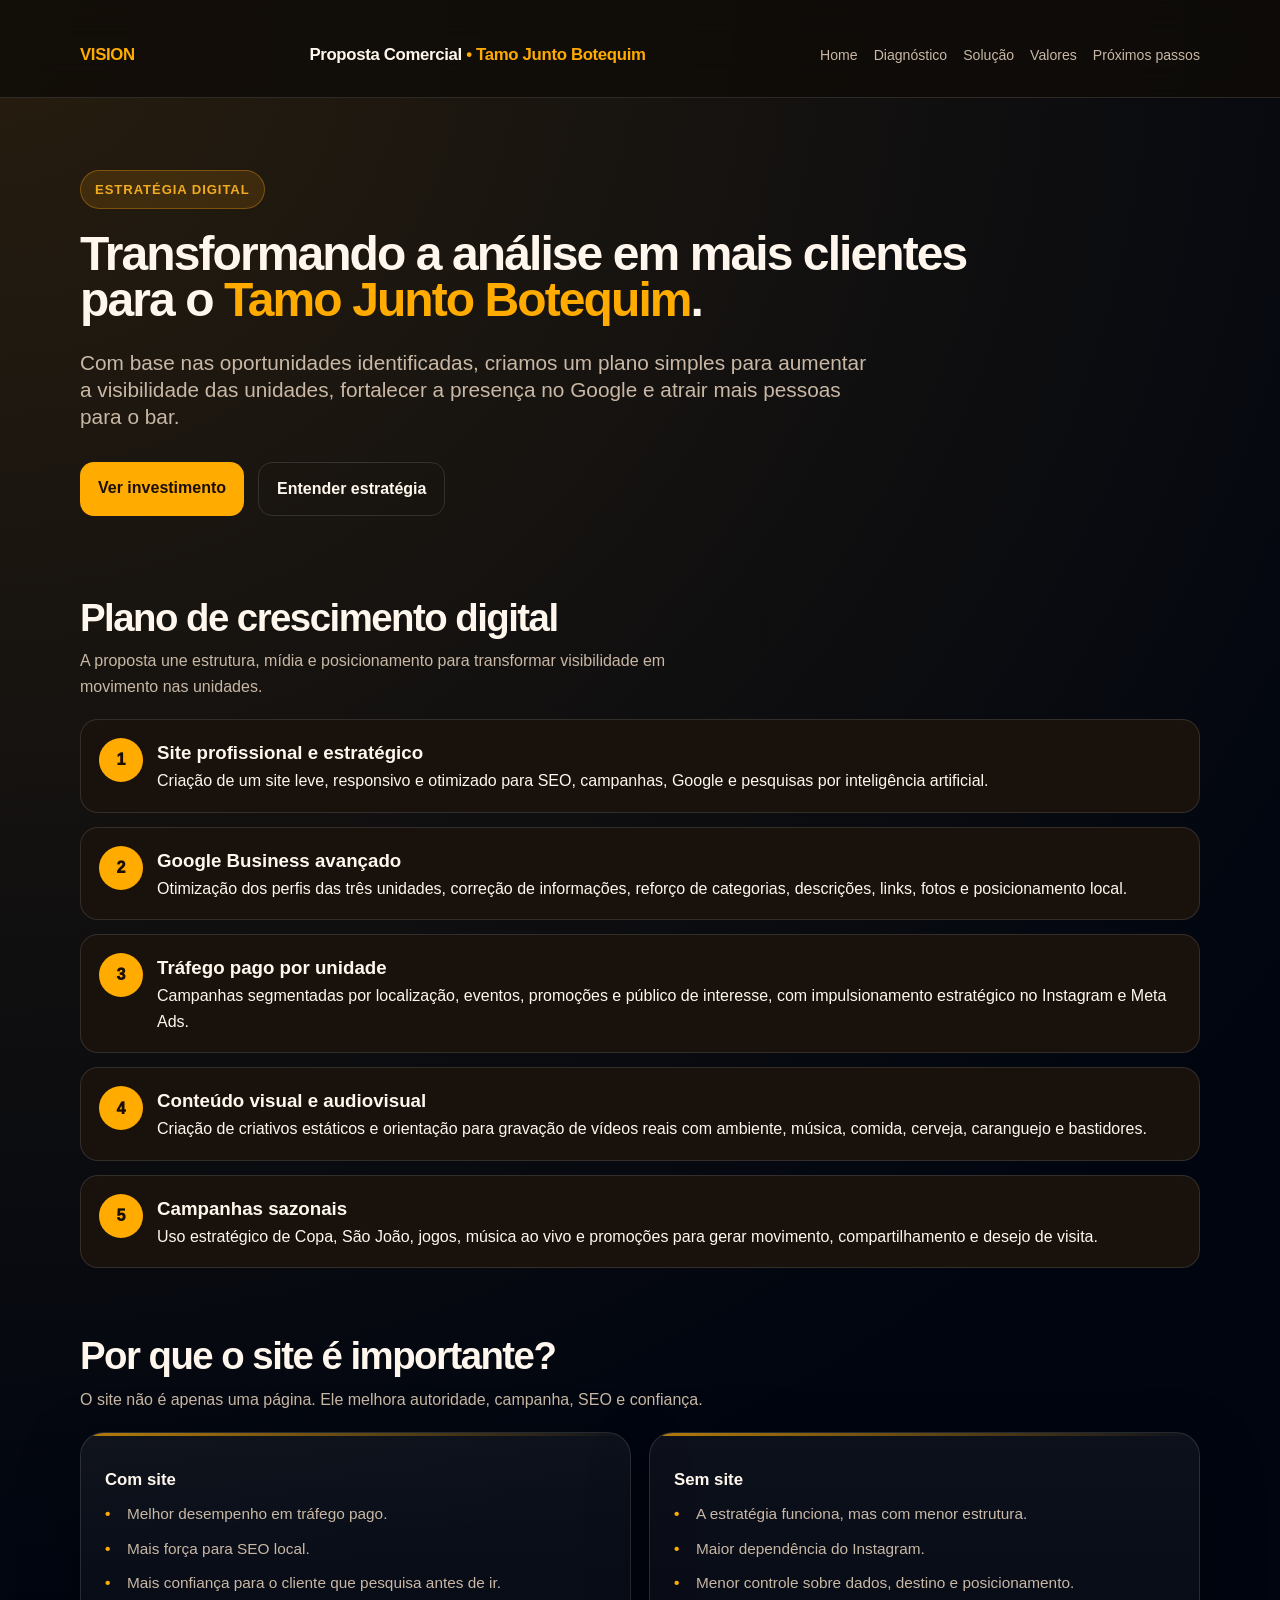
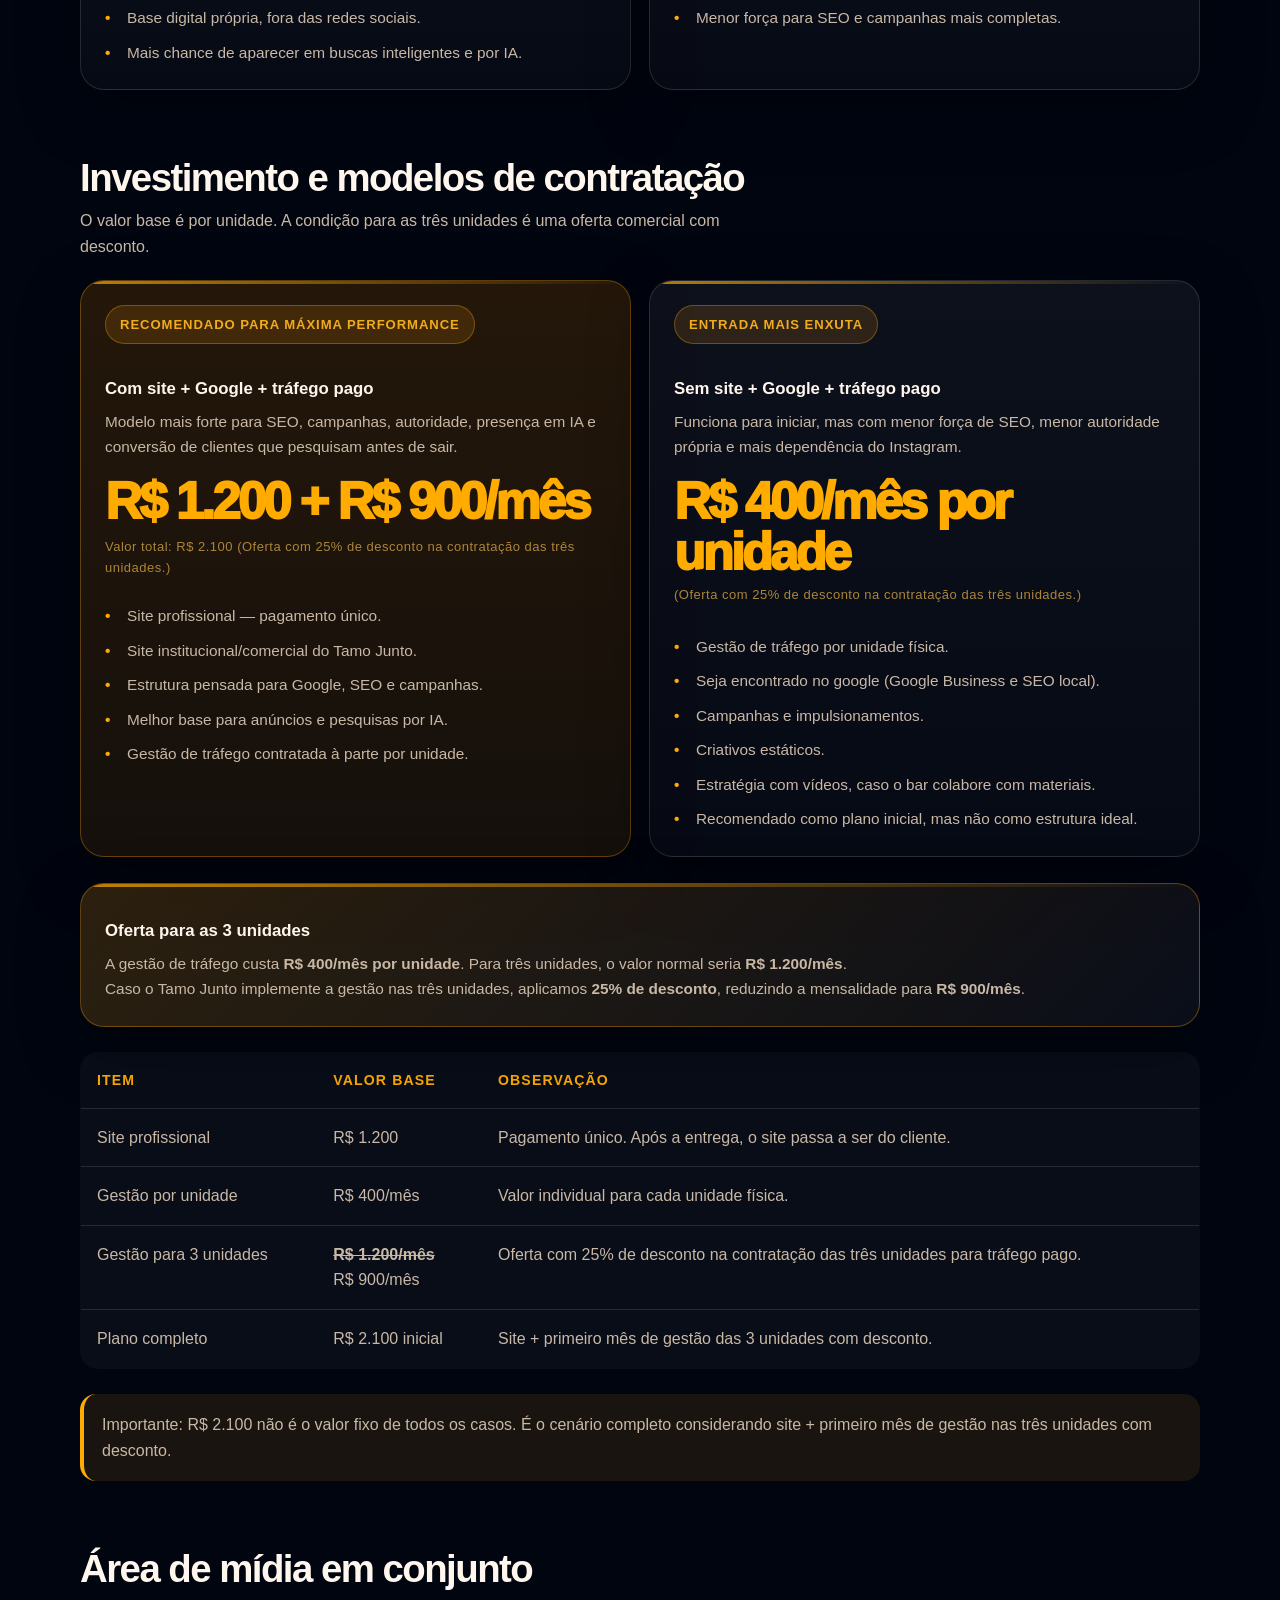
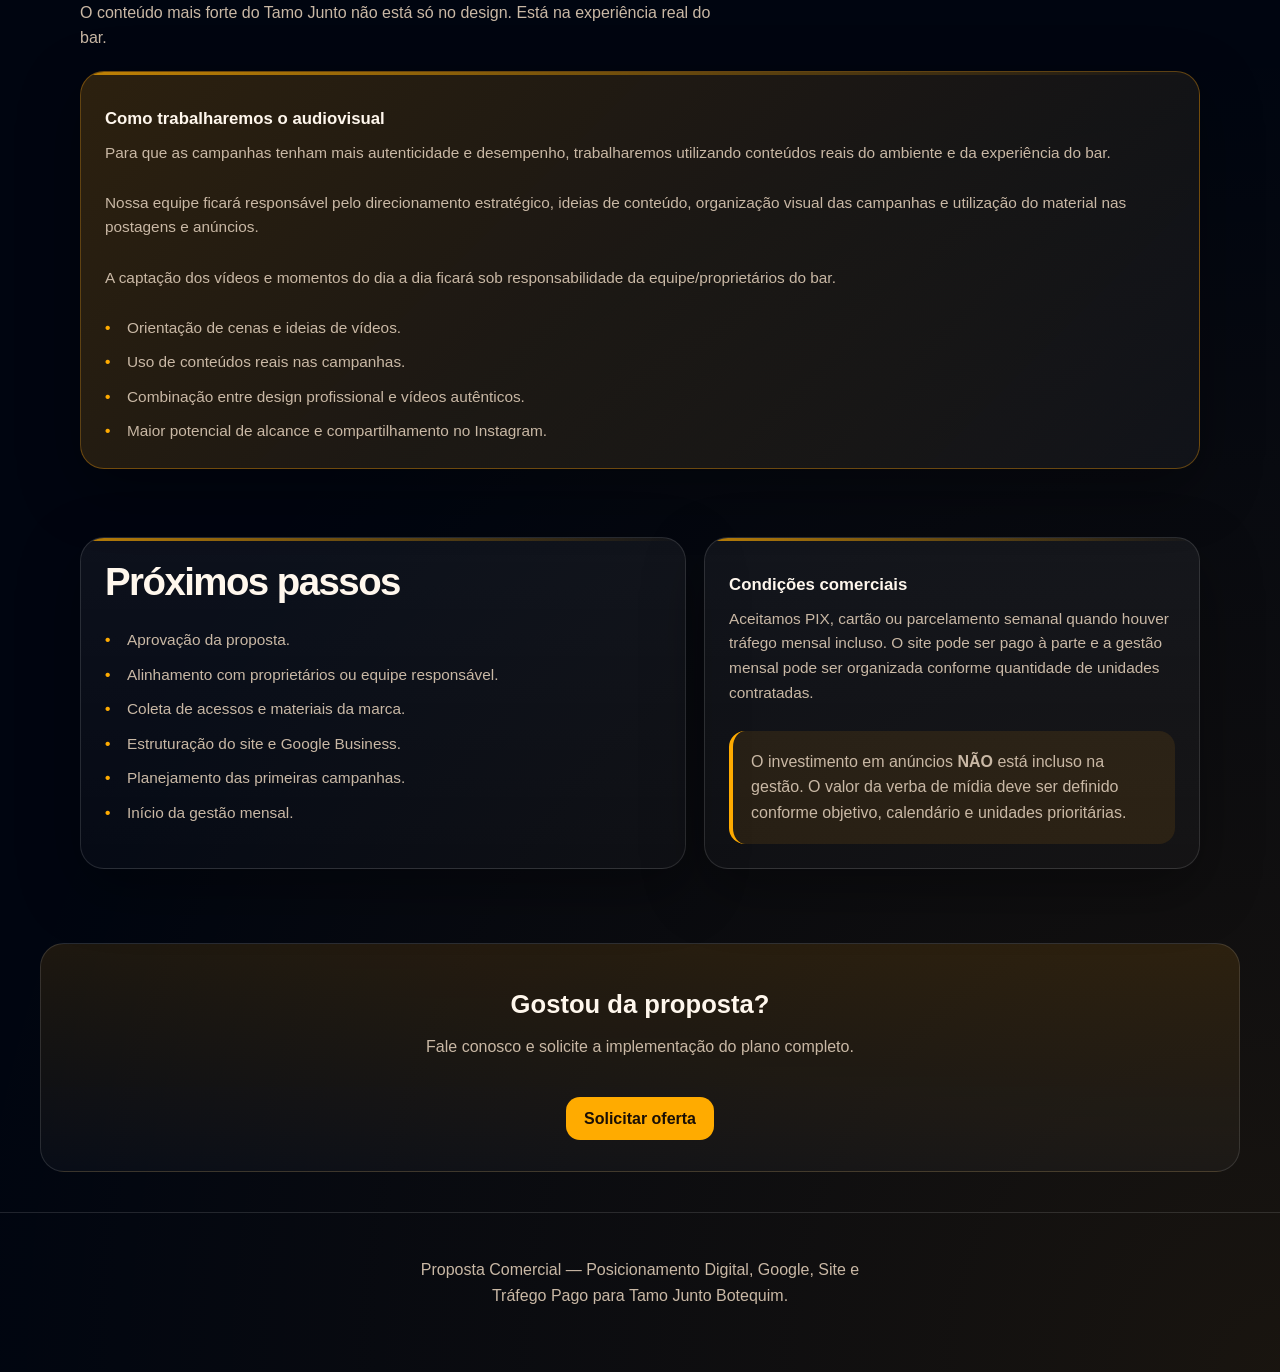
==== tamo_junto_botequim.html @ 02f72099 "Rename tamo _junto_botequim.html to tamo_junto_botequim.html" ====
<!DOCTYPE html>
<html lang="pt-BR">
<head>
  <meta charset="UTF-8" />
  <meta name="viewport" content="width=device-width, initial-scale=1.0" />
  <title>Proposta Comercial — Tamo Junto Botequim</title>
  <style>
    :root {
      --bg: #000510;
      --card: #18110c;
      --card-2: #21170f;
      --text: #fff7ed;
      --muted: #c9b8a5;
      --gold: #ffab00;
      --gold-2: #f1ab1f; 
      --green: #22c55e;
      --red: #ef4444;
      --line: rgba(255,255,255,.12);
      --shadow: 0 20px 60px rgba(0,0,0,.35);
    }

    * { box-sizing: border-box; margin: 0; padding: 0; }

    html { scroll-behavior: smooth; }

    body {
      font-family: Inter, "Segoe UI", Arial, sans-serif;
      background:
        radial-gradient(circle at top left, #f59e0b29, transparent 34%),
        radial-gradient(circle at bottom right, #f59e0b1a, transparent 28%),
        var(--bg);
      color: var(--text);
      line-height: 1.6;
    }

    a { color: inherit; text-decoration: none; }

    .wrap {
      width: min(1120px, 92%);
      margin: 0 auto;
    }

    header {
      padding: 42px 0 28px;
      position: sticky;
      top: 0;
      z-index: 10;
      backdrop-filter: blur(18px);
      background: rgba(15,11,8,.82);
      border-bottom: 1px solid var(--line);
    }

    .nav {
      display: flex;
      justify-content: space-between;
      gap: 16px;
      align-items: center;
    }

    .brand {
      font-weight: 900;
      letter-spacing: -.02em;
      font-size: 1.05rem;
    }

    .brand span { color: var(--gold); }

    .nav-links {
      display: flex;
      gap: 16px;
      flex-wrap: wrap;
      color: var(--muted);
      font-size: .88rem;
    }

    .nav-links a:hover { color: var(--gold); }

    .hero {
      padding: 72px 0 48px;
    }

    .badge {
      display: inline-flex;
      gap: 8px;
      align-items: center;
      background: rgba(245,158,11,.14);
      color: var(--gold-2);
      border: 1px solid rgba(245,158,11,.35);
      padding: 8px 14px;
      border-radius: 999px;
      font-size: .82rem;
      font-weight: 800;
      text-transform: uppercase;
      letter-spacing: .07em;
      margin-bottom: 22px;
    }

    h1 {
      font-size: clamp(2.2rem, 4vw, 3rem);
      line-height: .96;
      letter-spacing: -.04em;
      max-width: 940px;
    }

    h1 strong { color: var(--gold); }

    .lead {
      color: var(--muted);
      font-size: clamp(1.05rem, 2vw, 1.3rem);
      line-height: 1.3;
      max-width: 790px;
      margin-top: 26px;
    }

    .hero-actions {
      display: flex;
      gap: 14px;
      flex-wrap: wrap;
      margin-top: 32px;
    }

    .btn {
      border: 1px solid var(--line);
      padding: 13px 18px;
      border-radius: 14px;
      font-weight: 800;
      transition: .2s ease;
    }

    .btn.primary {
      background: linear-gradient(135deg, var(--gold), #ffab00);
      color: #1a0f05;
      border: none;
    }

    .btn:hover { transform: translateY(-2px);
      box-shadow: 0 4px 12px rgba(0, 0, 0, 0.35);
    }

    section {
      padding: 34px 0;
    }

    .section-title {
      display: flex;
      align-items: end;
      justify-content: space-between;
      gap: 24px;
      margin-bottom: 20px;
    }

    h2 {
      font-size: clamp(1.6rem, 3vw, 2.4rem);
      line-height: 1.05;
      letter-spacing: -.04em;
    }

    .subtitle {
      color: var(--muted);
      max-width: 660px;
      margin-top: 10px;
    }

    .grid {
      display: grid;
      gap: 18px;
    }

    .grid-3 { grid-template-columns: repeat(3, 1fr); }
    .grid-2 { grid-template-columns: repeat(2, 1fr); }

    .card {
      background: linear-gradient(180deg, rgba(255,255,255,.05), rgba(255,255,255,.025));
      border: 1px solid var(--line);
      border-radius: 24px;
      padding: 24px;
      box-shadow: var(--shadow);
      position: relative;
      overflow: hidden;
    }

    .card::before {
      content: "";
      position: absolute;
      inset: 0 0 auto 0;
      height: 3px;
      background: linear-gradient(90deg, var(--gold), transparent);
      opacity: .7;
    }

    .metric {
      font-size: 2.1rem;
      font-weight: 950;
      color: var(--gold);
      letter-spacing: -.05em;
    }

    .card h3 {
      margin: 10px 0 8px;
      font-size: 1.05rem;
    }

    .card p, .card li {
      color: var(--muted);
      font-size: .96rem;
    }

    .card {
    transition:
        transform 0.35s ease,
        box-shadow 0.35s ease,
        border-color 0.35s ease;
    }

    .card:hover {
        transform: translateY(-8px) scale(1.01);
        box-shadow:
            0 20px 40px rgba(0,0,0,0.45),
            0 0 20px rgba(245,158,11,0.12);

        border-color: rgba(245,158,11,0.6);
    }

    ul {
      list-style: none;
      display: grid;
      gap: 10px;
    }

    li {
      position: relative;
      padding-left: 22px;
    }

    li::before {
      content: "•";
      position: absolute;
      left: 0;
      color: var(--gold);
      font-weight: 900;
    }

    .highlight {
      background: linear-gradient(135deg, rgba(245,158,11,.18), rgba(255,255,255,.04));
      border: 1px solid rgba(245,158,11,.35);
    }

    .split {
      display: grid;
      grid-template-columns: 1.1fr .9fr;
      gap: 18px;
      align-items: stretch;
    }

    .pill-list {
      display: flex;
      gap: 10px;
      flex-wrap: wrap;
      margin-top: 16px;
    }

    .pill {
      border: 1px solid var(--line);
      background: rgba(255,255,255,.04);
      color: var(--muted);
      border-radius: 999px;
      padding: 8px 12px;
      font-size: .86rem;
      font-weight: 700;
    }

    .timeline {
      display: grid;
      gap: 14px;
      counter-reset: step;
    }

    .step {
      counter-increment: step;
      display: grid;
      grid-template-columns: 44px 1fr;
      gap: 14px;
      align-items: start;
      padding: 18px;
      background: var(--card);
      border: 1px solid var(--line);
      border-radius: 18px;
    }

    .step::before {
      content: counter(step);
      width: 44px;
      height: 44px;
      border-radius: 50%;
      display: grid;
      place-items: center;
      background: var(--gold);
      color: #1a0f05;
      font-weight: 950;
    }

    .price-card {
      background: linear-gradient(180deg, #24170a, #15100c);
      border: 1px solid rgba(245,158,11,.32);
    }

    .price {
      font-size: clamp(2rem, 4vw, 3.2rem);
      line-height: 1;
      color: var(--gold);
      font-weight: 950;
      margin: 16px 0 8px;
      letter-spacing: -.06em;
    }

    .old-total{
      margin-top:10px;
      font-size:13px;
      color:#ac8538;
      letter-spacing:0.5px;
      font-weight:500;
    }

    .old {
      color: var(--muted);
      text-decoration: line-through;
      margin-right: 8px;
    }

    table {
      width: 100%;
      border-collapse: collapse;
      overflow: hidden;
      border-radius: 18px;
      border: 1px solid var(--line);
      background: rgba(255,255,255,.03);
    }

    th, td {
      padding: 16px;
      border-bottom: 1px solid var(--line);
      text-align: left;
      vertical-align: top;
    }

    th {
      color: var(--gold);
      font-size: .88rem;
      text-transform: uppercase;
      letter-spacing: .08em;
    }

    td { color: var(--muted); }
    tr:last-child td { border-bottom: 0; }

    .tools {
      display: flex;
      gap: 12px;
      flex-wrap: wrap;
    }

    .tool {
      padding: 12px 14px;
      background: rgba(255,255,255,.05);
      border: 1px solid var(--line);
      border-radius: 14px;
      color: var(--text);
      font-weight: 800;
    }

    .notice {
      border-left: 4px solid var(--gold);
      background: rgba(245,158,11,.10);
      padding: 18px;
      border-radius: 16px;
      color: var(--muted);
    }

    footer {
      padding: 44px 0 64px;
      color: var(--muted);
      text-align: center;
      border-top: 1px solid var(--line);
      margin-top: 40px;
    }

    .reveal {
      opacity: 0;
      transform: translateY(16px);
      transition: .65s ease;
    }

    .reveal.visible {
      opacity: 1;
      transform: translateY(0);
    }

    @media (max-width: 860px) {
      header { position: relative; }
      .nav { align-items: flex-start; flex-direction: column; }
      .grid-3, .grid-2, .split { grid-template-columns: 1fr; }
      .hero { padding-top: 48px; }

      .promo-price{
        color: var(--gold);
        font-size: 1.0rem;
        font-weight: 400;
      } 
      .responsive-table {
        border: 0;
        background: transparent;
        display: grid;
        gap: 14px;
      }

      .responsive-table thead {
        display: none;
      }

      .responsive-table tbody {
        display: grid;
        gap: 14px;
      }

      .responsive-table tr {
        display: grid;
        gap: 10px;
        padding: 16px;
        border: 1px solid var(--line);
        border-radius: 18px;
        background: rgba(255,255,255,.05);
      }

      .responsive-table td {
        display: grid;
        grid-template-columns: 92px 1fr;
        gap: 12px;
        width: 100%;
        padding: 0;
        border: 0;
        align-items: center;
      }

      .responsive-table td::before {
        content: attr(data-label);
        color: var(--gold);
        font-size: .72rem;
        line-height: 1.35;
        font-weight: 950;
        letter-spacing: .08em;
        text-transform: uppercase;
      }

      .responsive-table td:first-child {
        grid-template-columns: 1fr;
        gap: 4px;
        color: var(--text);
        font-size: 1.05rem;
        font-weight: 900;
        padding-bottom: 8px;
        border-bottom: 1px solid var(--line);
      }

      .responsive-table td:first-child::before {
        display: none;
      }
    }

    @media print {
      header, .hero-actions { display: none; }
      body { background: #fff; color: #111; }
      .card, .step, table, .notice {
        box-shadow: none;
        background: #fff;
        color: #111;
        border-color: #ddd;
      }
      .card p, .card li, td, .subtitle, .lead, footer, .notice { color: #333; }
      section { break-inside: avoid; }
    }
    .logo {
      max-width: 30px;
      height: auto;
      margin-bottom: 0;
      line-height: 50%;
      align-self: middle;
    }

    .final-cta{
    text-align:center;
    padding:40px 20px;
    margin:40px;
    border:1px solid var(--line);
    border-radius:24px;
    background:linear-gradient(
        180deg,
        rgba(245,158,11,.12),
        rgba(255,255,255,.03)
    );
    }

    .final-cta h3{
        margin-bottom:10px;
        font-size:1.6rem;
    }

    .final-cta p{
        color:var(--muted);
        margin-bottom:20px;
    }
  </style>
</head>

<body>
  <header>
    <div class="wrap nav">
      <div class="brand"><span>VISION</span></div>
      <div class="brand">Proposta Comercial <span>• Tamo Junto Botequim</span></div>
      <nav class="nav-links">
        <a href="#home">Home</a>
        <a href="#diagnostico">Diagnóstico</a>
        <a href="#solucao">Solução</a>
        <a href="#planos">Valores</a>
        <a href="#proximos-passos">Próximos passos</a>
      </nav>
    </div>
  </header>

  <main>
    <section id="home" class="hero wrap">
      <div 
      class="badge">Estratégia digital
    </div>

      <h1>Transformando a análise em mais clientes para o <strong>Tamo Junto Botequim</strong>.</h1>
      <p class="lead">
        Com base nas oportunidades identificadas, criamos um plano simples para aumentar a visibilidade das unidades, fortalecer a presença no Google e atrair mais pessoas para o bar.
      </p>
      <div class="hero-actions">
        <a class="btn primary" href="#planos">Ver investimento</a>
        <a class="btn" href="#solucao">Entender estratégia</a>
      </div>
    </section>

    

    <section id="solucao" class="wrap reveal">
      <div class="section-title">
        <div>
          <h2>Plano de crescimento digital</h2>
          <p class="subtitle">A proposta une estrutura, mídia e posicionamento para transformar visibilidade em movimento nas unidades.</p>
        </div>
      </div>

      <div class="timeline">
        <div class="step">
          <div>
            <h3>Site profissional e estratégico</h3>
            <p>Criação de um site leve, responsivo e otimizado para SEO, campanhas, Google e pesquisas por inteligência artificial.</p>
          </div>
        </div>
        <div class="step">
          <div>
            <h3>Google Business avançado</h3>
            <p>Otimização dos perfis das três unidades, correção de informações, reforço de categorias, descrições, links, fotos e posicionamento local.</p>
          </div>
        </div>
        <div class="step">
          <div>
            <h3>Tráfego pago por unidade</h3>
            <p>Campanhas segmentadas por localização, eventos, promoções e público de interesse, com impulsionamento estratégico no Instagram e Meta Ads.</p>
          </div>
        </div>
        <div class="step">
          <div>
            <h3>Conteúdo visual e audiovisual</h3>
            <p>Criação de criativos estáticos e orientação para gravação de vídeos reais com ambiente, música, comida, cerveja, caranguejo e bastidores.</p>
          </div>
        </div>
        <div class="step">
          <div>
            <h3>Campanhas sazonais</h3>
            <p>Uso estratégico de Copa, São João, jogos, música ao vivo e promoções para gerar movimento, compartilhamento e desejo de visita.</p>
          </div>
        </div>
      </div>
    </section>

    <section class="wrap reveal">
      <div class="section-title">
        <div>
          <h2>Por que o site é importante?</h2>
          <p class="subtitle">O site não é apenas uma página. Ele melhora autoridade, campanha, SEO e confiança.</p>
        </div>
      </div>

      <div class="grid grid-2">
        <div class="card">
          <h3>Com site</h3>
          <ul>
            <li>Melhor desempenho em tráfego pago.</li>
            <li>Mais força para SEO local.</li>
            <li>Mais confiança para o cliente que pesquisa antes de ir.</li>
            <li>Base digital própria, fora das redes sociais.</li>
            <li>Mais chance de aparecer em buscas inteligentes e por IA.</li>
          </ul>
        </div>
        <div class="card">
          <h3>Sem site</h3>
          <ul>
            <li>A estratégia funciona, mas com menor estrutura.</li>
            <li>Maior dependência do Instagram.</li>
            <li>Menor controle sobre dados, destino e posicionamento.</li>
            <li>Menor força para SEO e campanhas mais completas.</li>
          </ul>
        </div>
      </div>
    </section>

    <section id="planos" class="wrap reveal">
      <div class="section-title">
        <div>
          <h2>Investimento e modelos de contratação</h2>
          <p class="subtitle">O valor base é por unidade. A condição para as três unidades é uma oferta comercial com desconto.</p>
        </div>
      </div>

      <div class="grid grid-2">
        <div class="card price-card">
          <div class="badge">Recomendado para máxima performance</div>
          <h3>Com site + Google + tráfego pago</h3>
          <p>Modelo mais forte para SEO, campanhas, autoridade, presença em IA e conversão de clientes que pesquisam antes de sair.</p>
          <div class="price">R$ 1.200 + R$ 900/mês</div>
            <div class="old-total">Valor total: R$ 2.100 (Oferta com 25% de desconto na contratação das três unidades.) </div>
            <br>
          <ul>
            <li>Site profissional — pagamento único.</li>
            <li>Site institucional/comercial do Tamo Junto.</li>
            <li>Estrutura pensada para Google, SEO e campanhas.</li>
            <li>Melhor base para anúncios e pesquisas por IA.</li>
            <li>Gestão de tráfego contratada à parte por unidade.</li>
          </ul>
        </div>

        <div class="card">
          <div class="badge">Entrada mais enxuta</div>
          <h3>Sem site + Google + tráfego pago</h3>
          <p>Funciona para iniciar, mas com menor força de SEO, menor autoridade própria e mais dependência do Instagram.</p>
          <div class="price">R$ 400/mês por unidade
          <div class="old-total">(Oferta com 25% de desconto na contratação das três unidades.)</div>
          </div>
            <br>
          <ul>
            <li>Gestão de tráfego por unidade física.</li>
            <li>Seja encontrado no google (Google Business e SEO local).</li>
            <li>Campanhas e impulsionamentos.</li>
            <li>Criativos estáticos.</li>
            <li>Estratégia com vídeos, caso o bar colabore com materiais.</li>
            <li>Recomendado como plano inicial, mas não como estrutura ideal.</li>
          </ul>
        </div>
      </div> 

      <br>

      <div class="card highlight">
        <h3>Oferta para as 3 unidades</h3>
        <p>
          A gestão de tráfego custa <strong>R$ 400/mês por unidade</strong>.
          Para três unidades, o valor normal seria <strong>R$ 1.200/mês</strong>.
        </p>
        <p>
          Caso o Tamo Junto implemente a gestão nas três unidades, aplicamos <strong>25% de desconto</strong>,
          reduzindo a mensalidade para <strong>R$ 900/mês</strong>.
        </p>
      </div>

      <br>

      <table class="responsive-table">
        <thead>
          <tr>
            <th>Item</th>
            <th>Valor base</th>
            <th>Observação</th>
          </tr>
        </thead>
        <tbody>
          <tr>
            <td data-label="Item">Site profissional</td>
            <td data-label="Valor">R$ 1.200</td>
            <td data-label="Observação">Pagamento único. Após a entrega, o site passa a ser do cliente.</td>
          </tr>
          <tr>
            <td data-label="Item">Gestão por unidade</td>
            <td data-label="Valor">R$ 400/mês</td>
            <td data-label="Observação">Valor individual para cada unidade física.</td>
          </tr>
          <tr>
            <td data-label="Item">Gestão para 3 unidades</td>
              <td data-label="Valor">
                <b style="text-decoration: line-through;">R$ 1.200/mês</b> <br> <span class="promo-price">R$ 900/mês</span></b> 
              </td>
            <td data-label="Observação">Oferta com 25% de desconto na contratação das três unidades para tráfego pago.</td>
          </tr>
          <tr>
            <td data-label="Item">Plano completo</td>
            <td data-label="Valor">R$ 2.100 inicial</td>
            <td data-label="Observação">Site + primeiro mês de gestão das 3 unidades com desconto.</td>
          </tr>
        </tbody>
      </table>
      <br>

      <div class="notice">
        Importante: R$ 2.100 não é o valor fixo de todos os casos. É o cenário completo considerando site + primeiro mês de gestão nas três unidades com desconto.
      </div>
    </section>

    <section class="wrap reveal">
      <div class="section-title">
        <div>
          <h2>Área de mídia em conjunto</h2>
          <p class="subtitle">O conteúdo mais forte do Tamo Junto não está só no design. Está na experiência real do bar.</p>
        </div>
      </div>

      <div class="card highlight">
        <h3>Como trabalharemos o audiovisual</h3>
        <p>
        Para que as campanhas tenham mais autenticidade e desempenho,
        trabalharemos utilizando conteúdos reais do ambiente e da
        experiência do bar.
        </p>
        <br>
        <p>
        Nossa equipe ficará responsável pelo direcionamento estratégico,
        ideias de conteúdo, organização visual das campanhas e utilização
        do material nas postagens e anúncios.
        </p>
        <br>
        <p>
        A captação dos vídeos e momentos do dia a dia ficará sob
        responsabilidade da equipe/proprietários do bar.
        </p>
        <br>
        <ul>
          <li>Orientação de cenas e ideias de vídeos.</li>
          <li>Uso de conteúdos reais nas campanhas.</li>
          <li>Combinação entre design profissional e vídeos autênticos.</li>
          <li>Maior potencial de alcance e compartilhamento no Instagram.</li>
        </ul>
      </div>
    </section>

    <section id="proximos-passos" class="wrap reveal">
      <div class="split">
        <div class="card">
          <h2>Próximos passos</h2>
      <br>

          <ul>
            <li>Aprovação da proposta.</li>
            <li>Alinhamento com proprietários ou equipe responsável.</li>
            <li>Coleta de acessos e materiais da marca.</li>
            <li>Estruturação do site e Google Business.</li>
            <li>Planejamento das primeiras campanhas.</li>
            <li>Início da gestão mensal.</li>
          </ul>
        </div>
        <div class="card">
          <h3>Condições comerciais</h3>
          <p>Aceitamos PIX, cartão ou parcelamento semanal quando houver tráfego mensal incluso. O site pode ser pago à parte e a gestão mensal pode ser organizada conforme quantidade de unidades contratadas.</p>
          <br>
          <div class="notice">
            O investimento em anúncios <b>NÃO</b> está incluso na gestão. O valor da verba de mídia deve ser definido conforme objetivo, calendário e unidades prioritárias.
          </div>
        </div>
      </div>
    </section>

    <div class="final-cta">
    <h3>Gostou da proposta?</h3>
    <p>Fale conosco e solicite a implementação do plano completo.</p>
    <br>

    <a href="https://wa.me/5571999999999?text=Olá!%20Tenho%20interesse%20na%20oferta%20de%20Site%20+%20Google%20Business%20+%20Tráfego%20Pago.%20Gostaria%20de%20dar%20continuidade."
       class="btn primary"
       target="_blank">
       Solicitar oferta
    </a>
</div>
  </main>

  <footer>
    Proposta Comercial — Posicionamento Digital, Google, Site e
      <br>
    Tráfego Pago para Tamo Junto Botequim.
  </footer>

  <script>
    const items = document.querySelectorAll('.reveal');

    const observer = new IntersectionObserver((entries) => {
      entries.forEach((entry) => {
        if (entry.isIntersecting) {
          entry.target.classList.add('visible');
        }
      });
    }, { threshold: 0.12 });

    items.forEach((item) => observer.observe(item));
  </script>
</body>
</html>
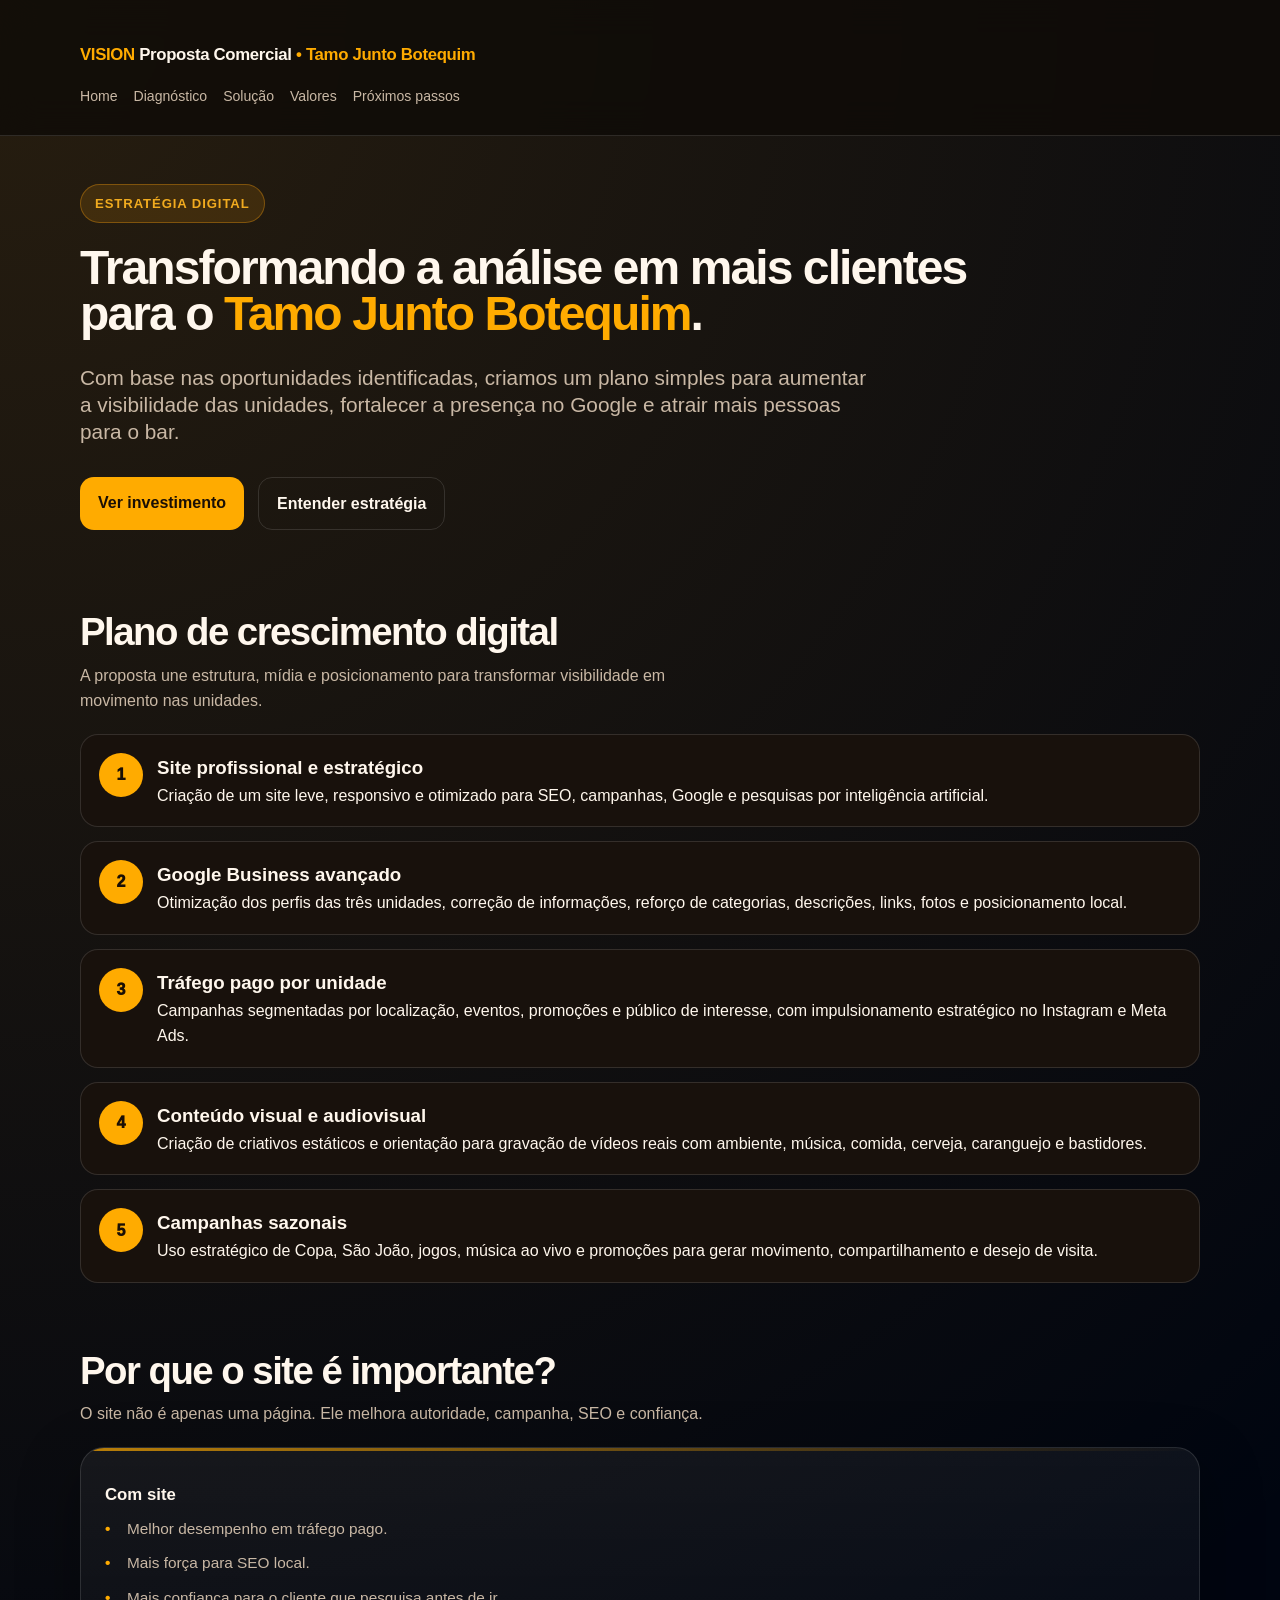
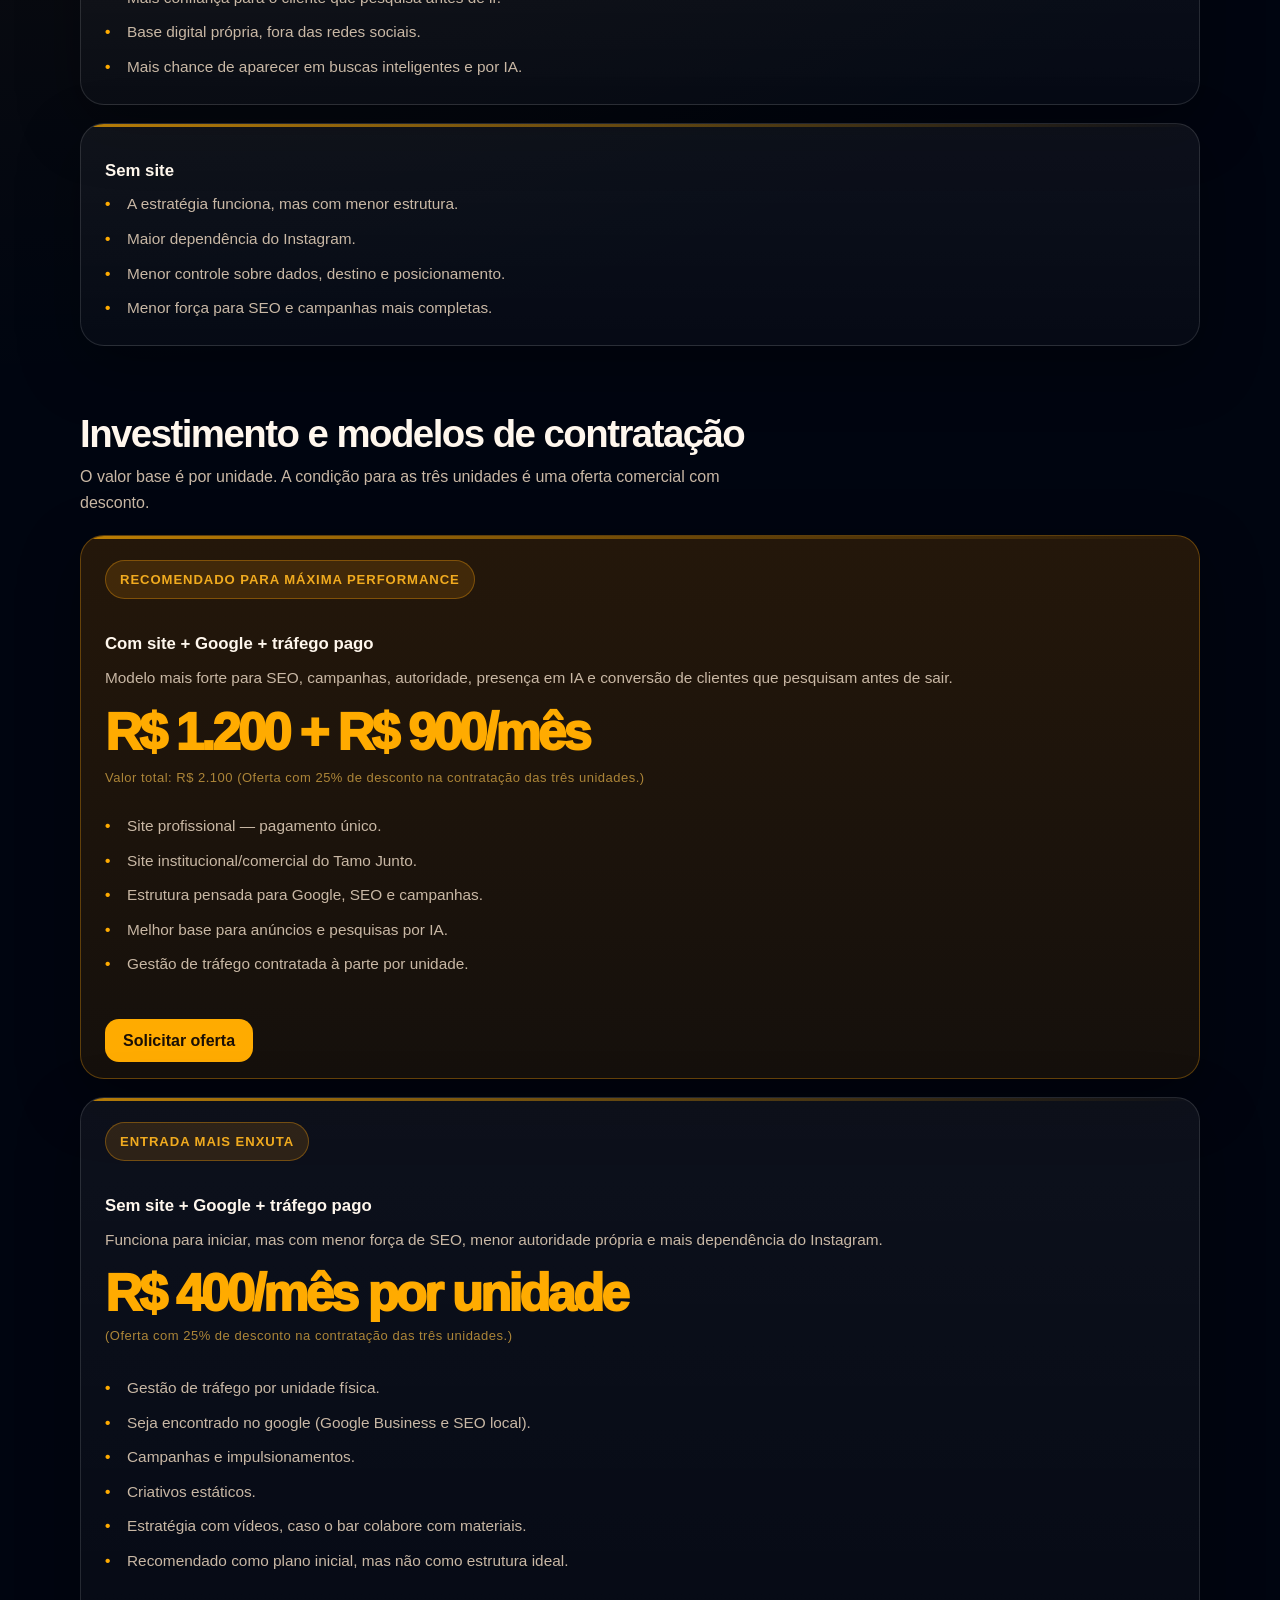
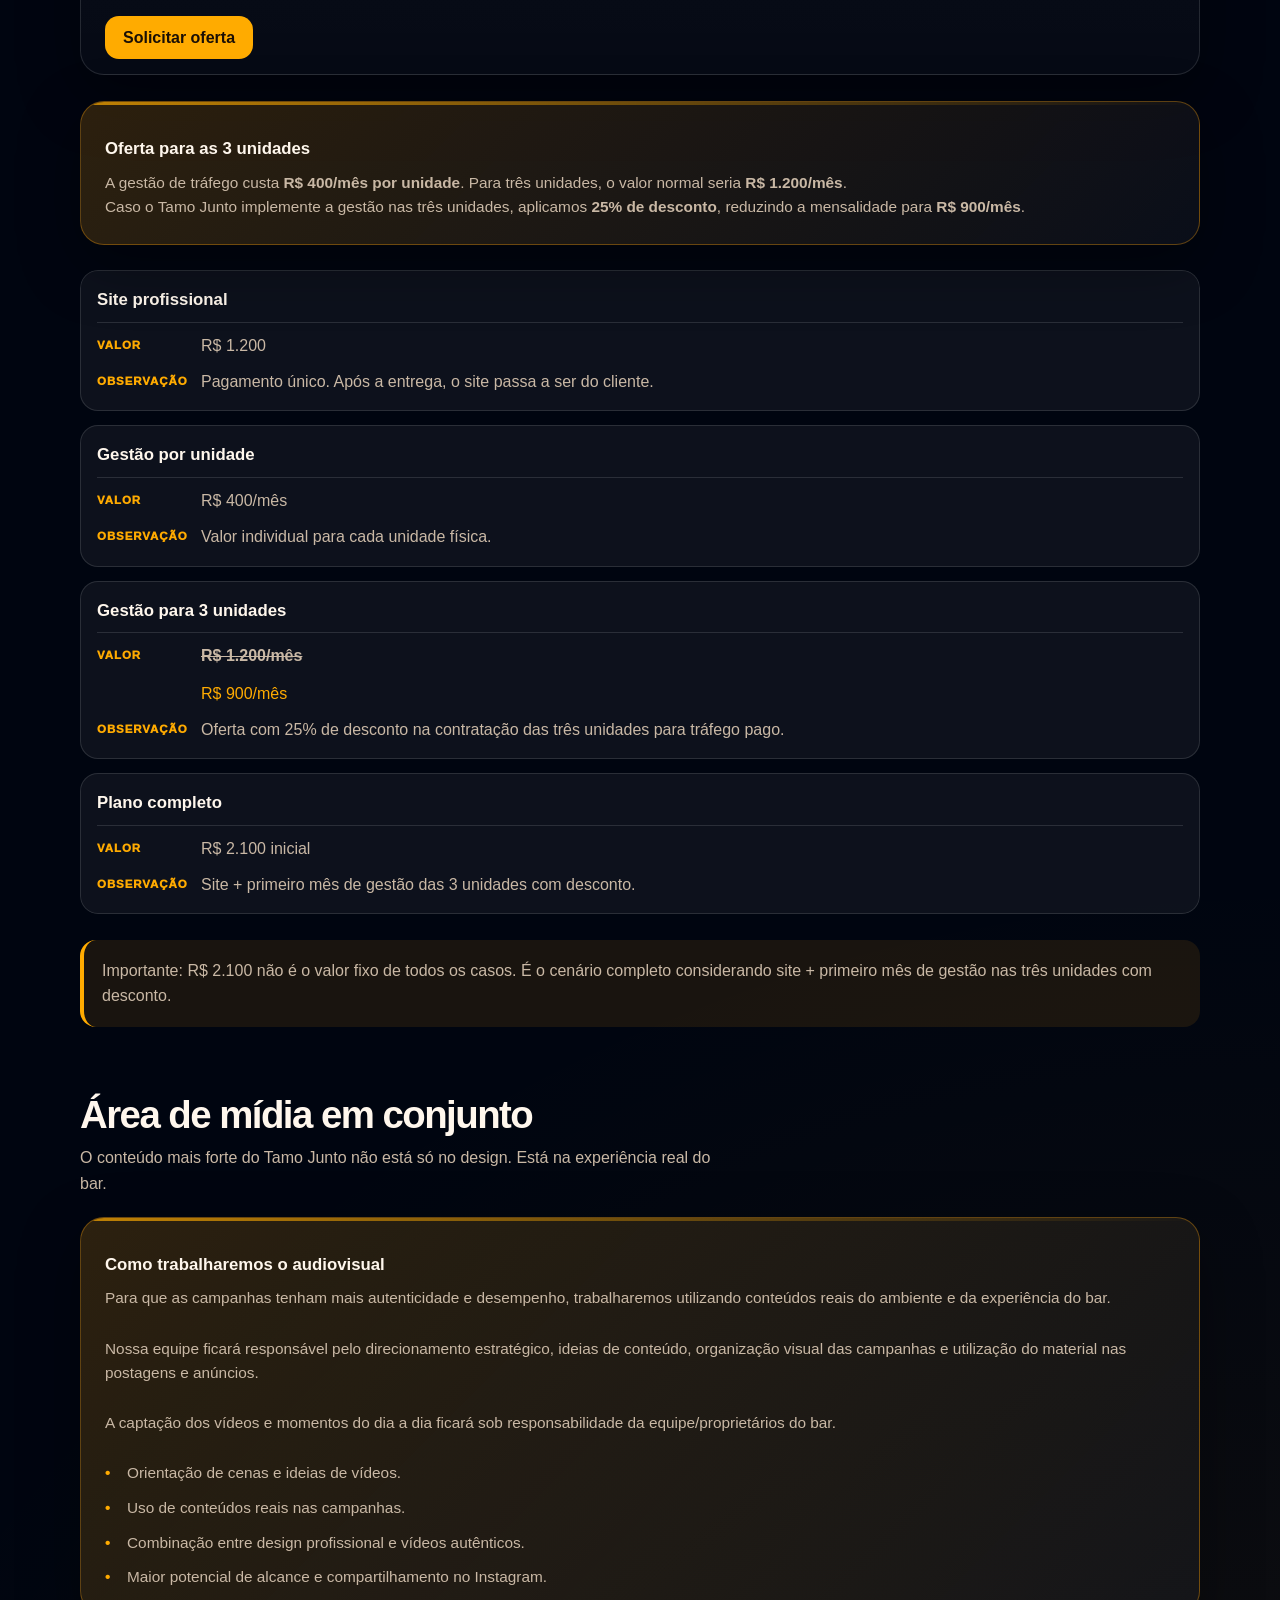
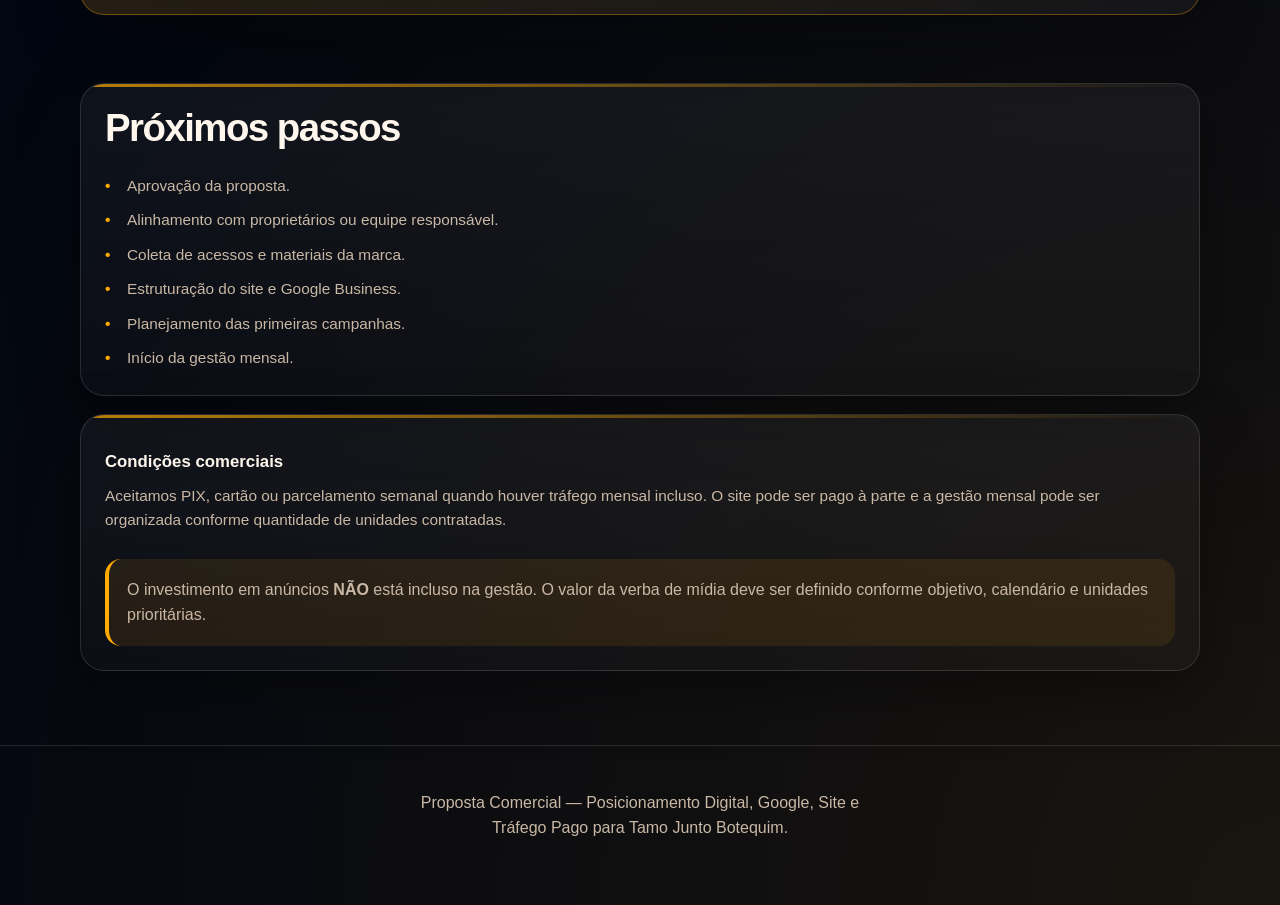
==== commit 7481397e: "Make header sticky and remove final CTA section" ====
--- a/tamo_junto_botequim.html
+++ b/tamo_junto_botequim.html
@@ -396,7 +396,17 @@
     }
 
     @media (max-width: 860px) {
-      header { position: relative; }
+        header {
+          position: sticky;
+          top: 0;
+          z-index: 999;
+          padding: 16px 0;
+        }
+
+        .nav-links{
+          display:none;
+        }
+      }
       .nav { align-items: flex-start; flex-direction: column; }
       .grid-3, .grid-2, .split { grid-template-columns: 1fr; }
       .hero { padding-top: 48px; }
@@ -485,37 +495,14 @@
       line-height: 50%;
       align-self: middle;
     }
-
-    .final-cta{
-    text-align:center;
-    padding:40px 20px;
-    margin:40px;
-    border:1px solid var(--line);
-    border-radius:24px;
-    background:linear-gradient(
-        180deg,
-        rgba(245,158,11,.12),
-        rgba(255,255,255,.03)
-    );
-    }
-
-    .final-cta h3{
-        margin-bottom:10px;
-        font-size:1.6rem;
-    }
-
-    .final-cta p{
-        color:var(--muted);
-        margin-bottom:20px;
-    }
   </style>
+
 </head>
 
 <body>
   <header>
     <div class="wrap nav">
-      <div class="brand"><span>VISION</span></div>
-      <div class="brand">Proposta Comercial <span>• Tamo Junto Botequim</span></div>
+      <div class="brand"><span>VISION</span> <b class="brand">Proposta Comercial</b> <span>• Tamo Junto Botequim</span></div>
       <nav class="nav-links">
         <a href="#home">Home</a>
         <a href="#diagnostico">Diagnóstico</a>
@@ -640,8 +627,14 @@
             <li>Melhor base para anúncios e pesquisas por IA.</li>
             <li>Gestão de tráfego contratada à parte por unidade.</li>
           </ul>
-        </div>
-
+          <br>
+          <br>
+          <a href="https://wa.me/5571988097468?text=Olá!%20Vi%20a%20proposta%20e%20gostei%20da%20opção%20com%20site,%20Google%20Business%20e%20gestão%20de%20tráfego.%20Podemos%20conversar?"
+            class="btn primary cta-btn"
+            target="_blank">
+            Solicitar oferta
+          </a>
+        </div>
         <div class="card">
           <div class="badge">Entrada mais enxuta</div>
           <h3>Sem site + Google + tráfego pago</h3>
@@ -658,6 +651,13 @@
             <li>Estratégia com vídeos, caso o bar colabore com materiais.</li>
             <li>Recomendado como plano inicial, mas não como estrutura ideal.</li>
           </ul>
+          <br>
+          <br>
+          <a href="https://wa.me/5571988097468?text=Olá!%20Vi%20a%20proposta%20e%20gostei%20da%20opção%20com%20Google%20Business%20e%20gestão%20de%20tráfego.%20Podemos%20conversar?"
+            class="btn primary cta-btn"
+            target="_blank">
+            Solicitar oferta
+          </a>
         </div>
       </div> 
 
@@ -778,18 +778,6 @@
         </div>
       </div>
     </section>
-
-    <div class="final-cta">
-    <h3>Gostou da proposta?</h3>
-    <p>Fale conosco e solicite a implementação do plano completo.</p>
-    <br>
-
-    <a href="https://wa.me/5571999999999?text=Olá!%20Tenho%20interesse%20na%20oferta%20de%20Site%20+%20Google%20Business%20+%20Tráfego%20Pago.%20Gostaria%20de%20dar%20continuidade."
-       class="btn primary"
-       target="_blank">
-       Solicitar oferta
-    </a>
-</div>
   </main>
 
   <footer>
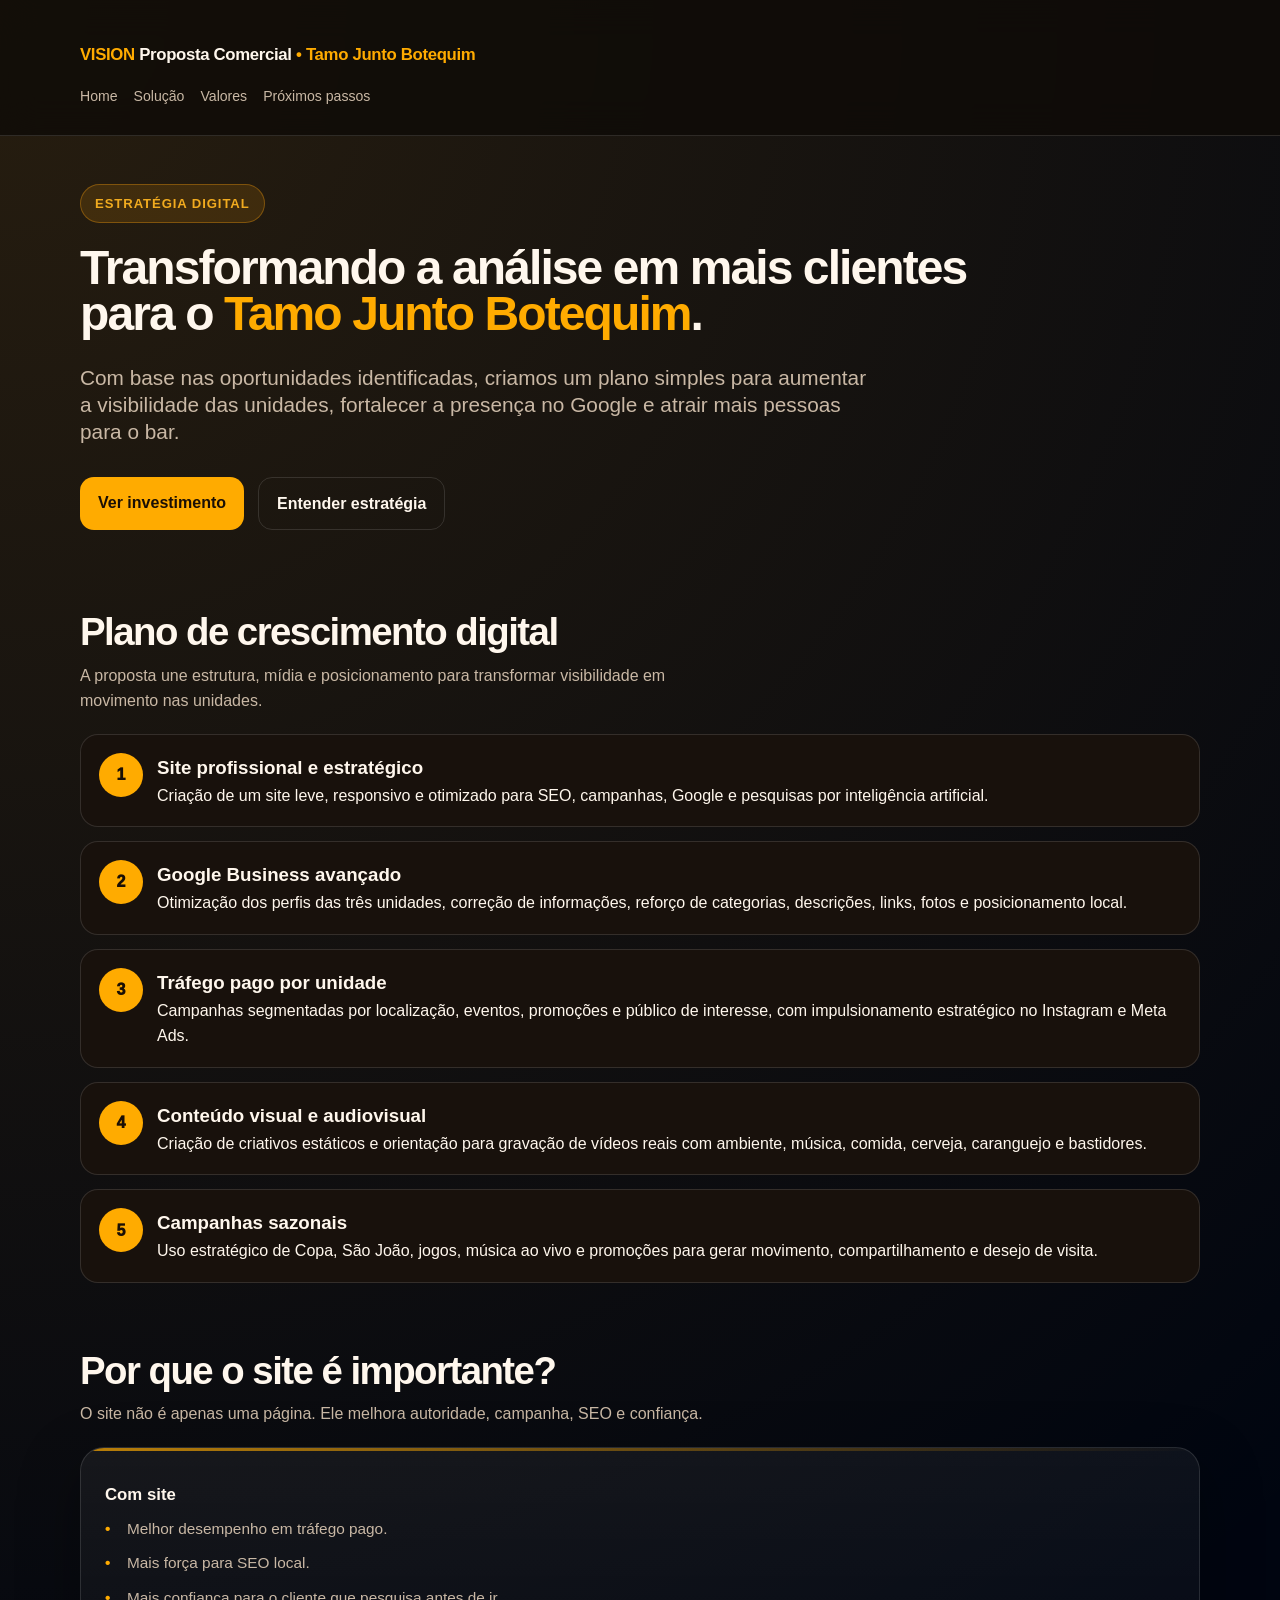
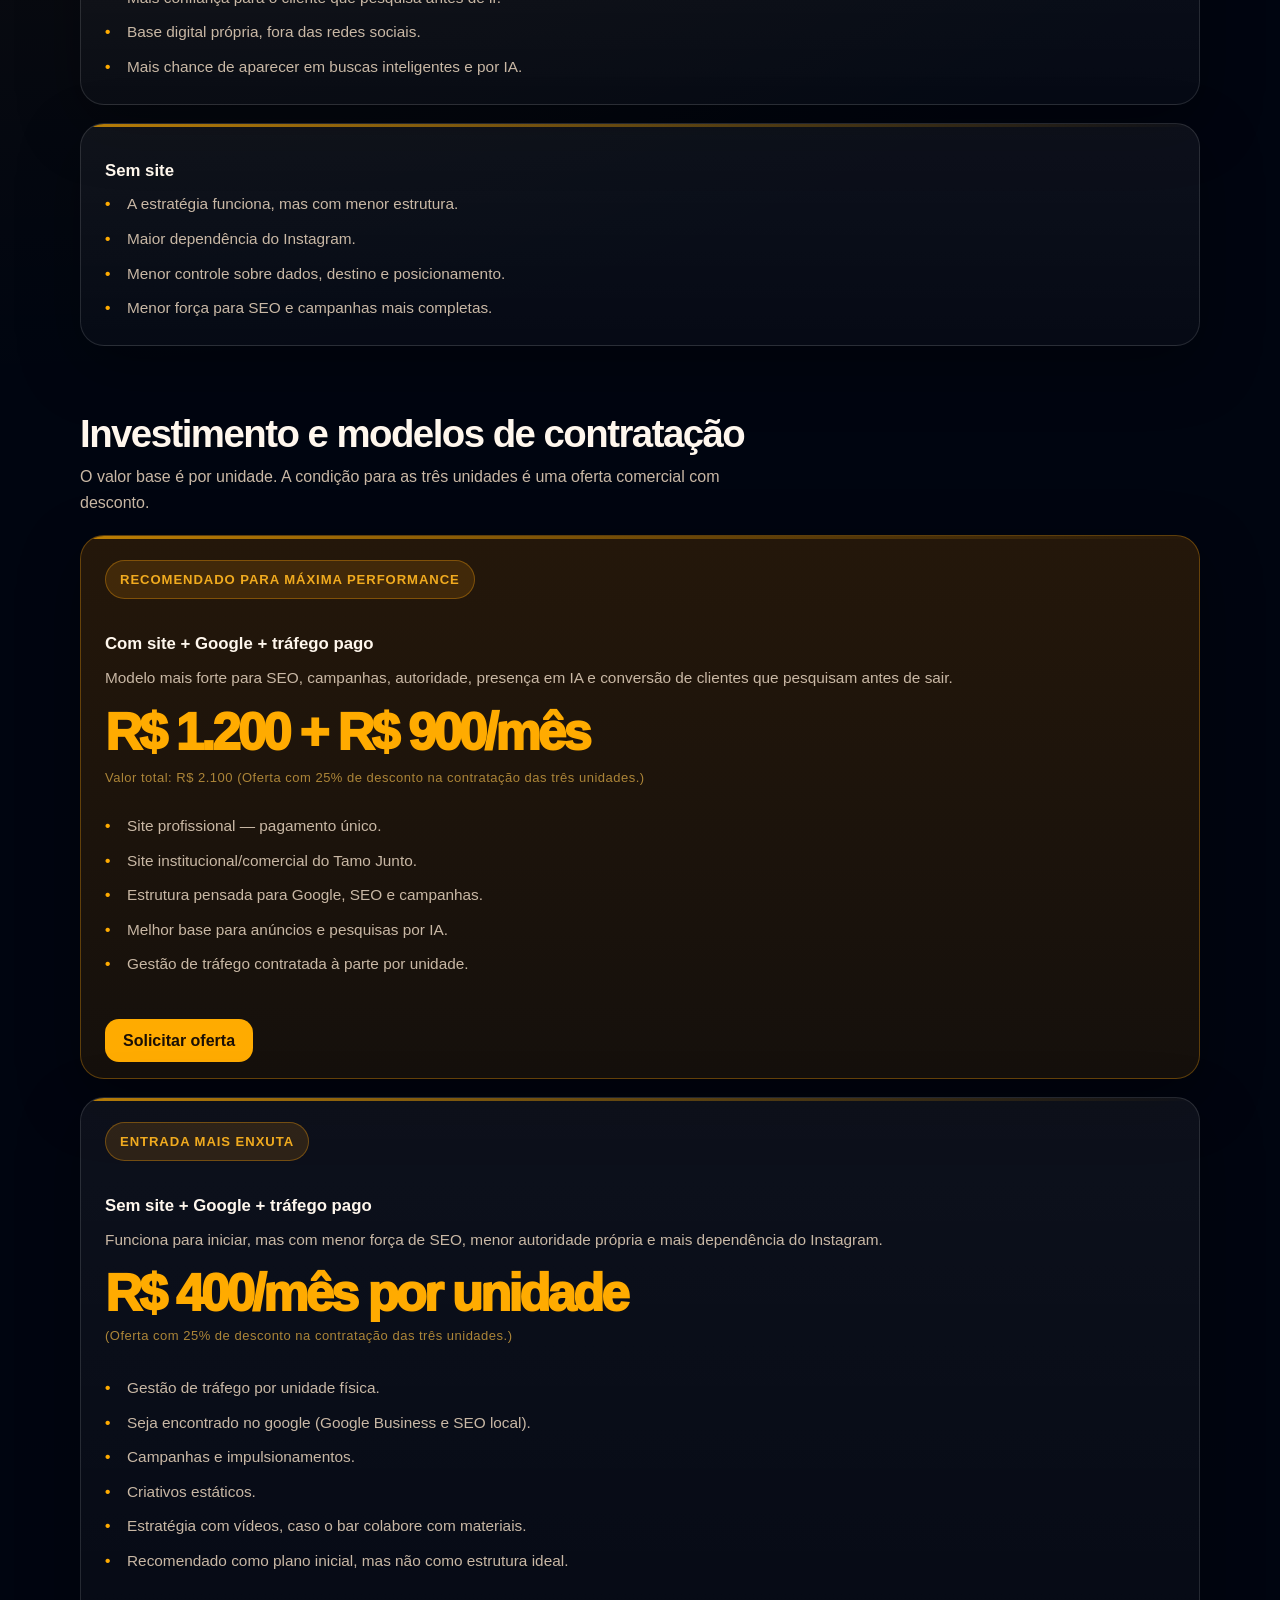
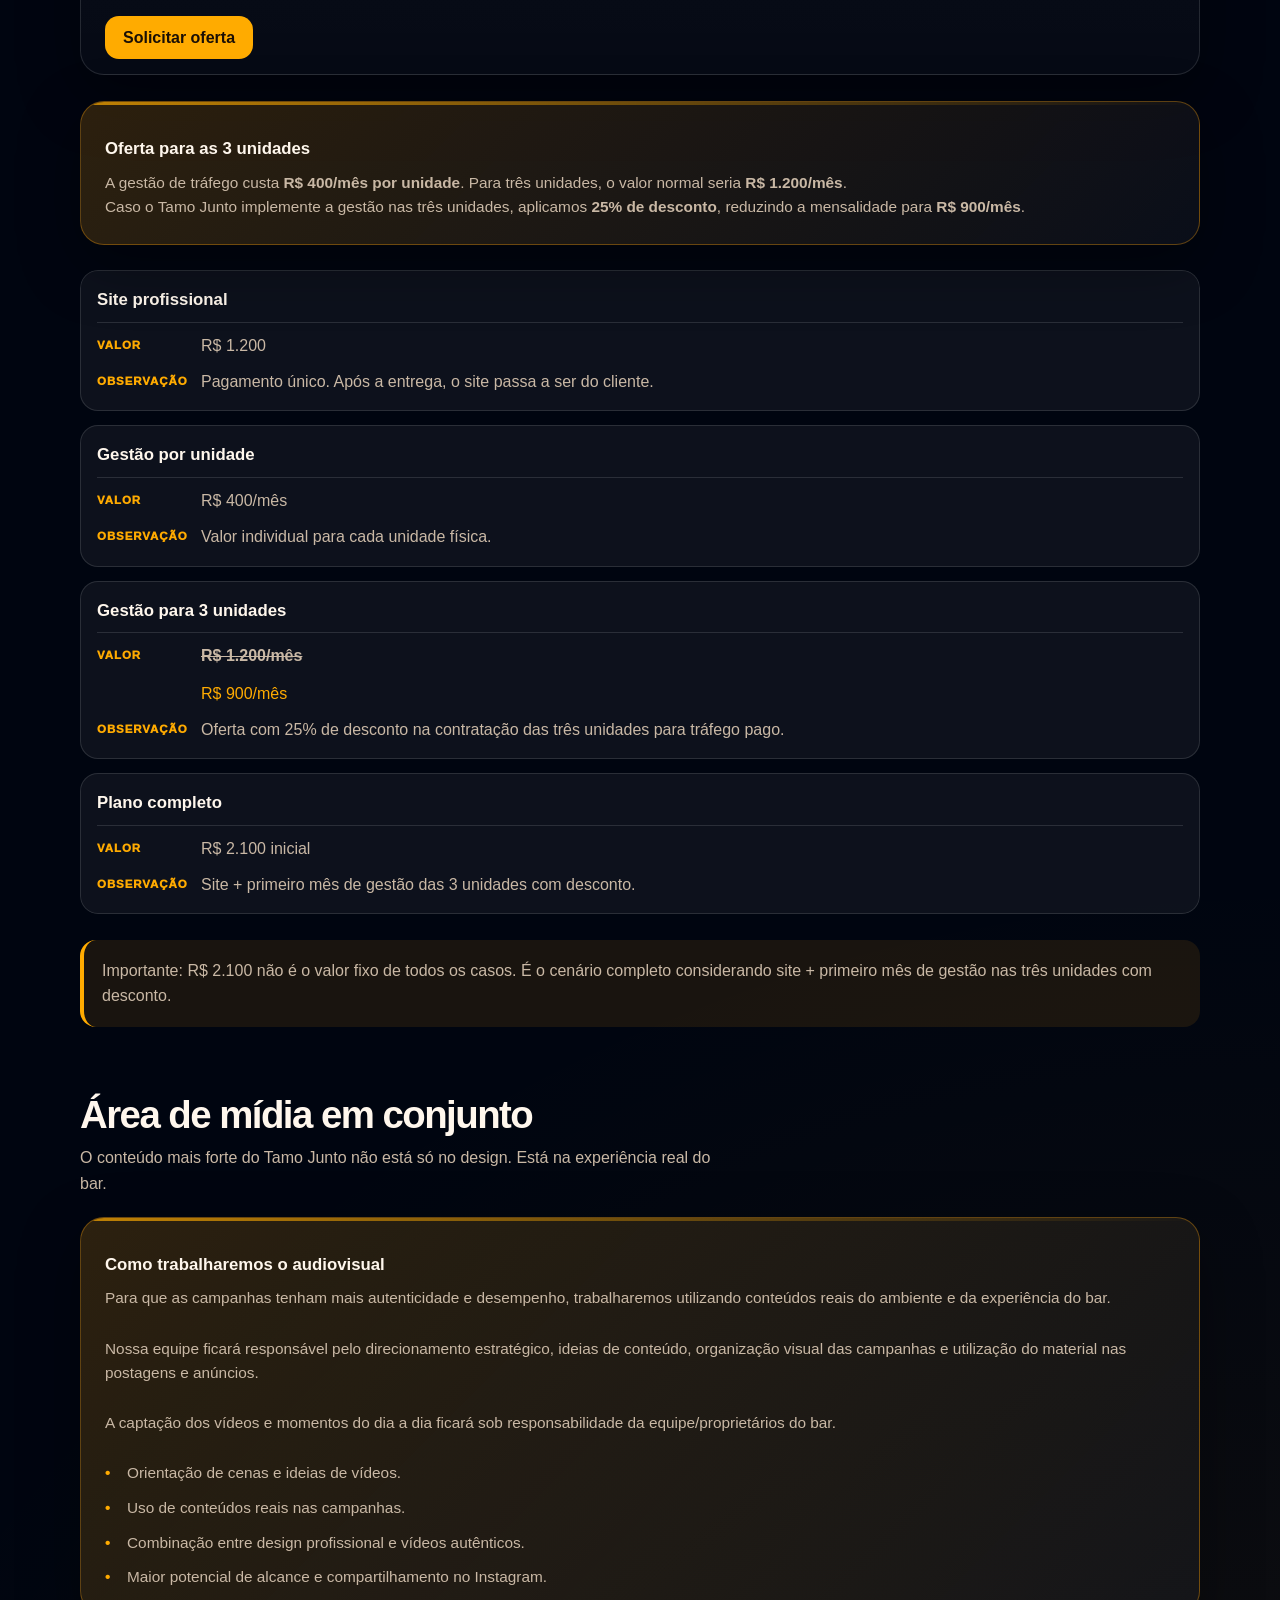
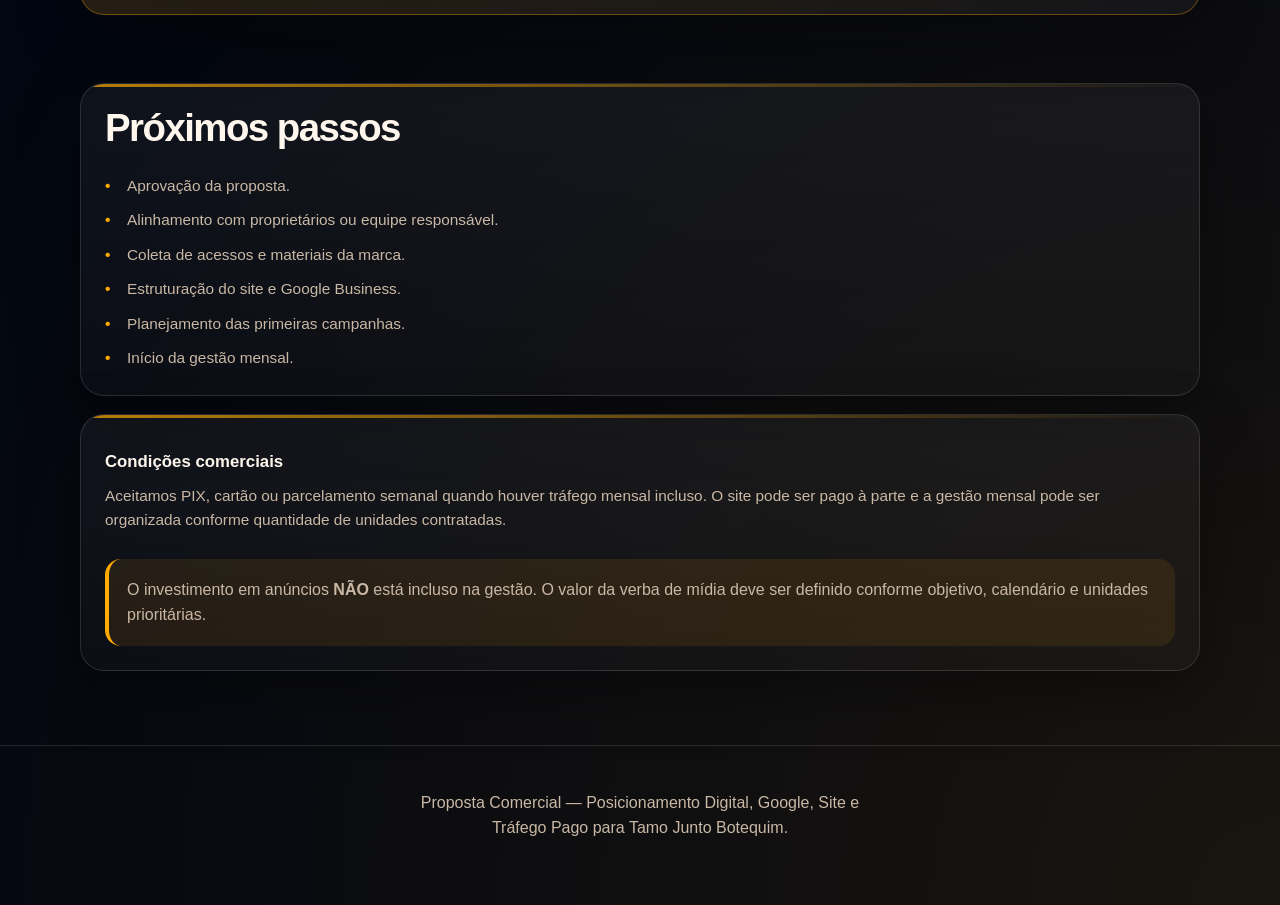
==== commit d2c1ff21: "Update navigation links and format in HTML Removed 'Diagnóstico' link from navigation and cleaned up" ====
--- a/tamo_junto_botequim.html
+++ b/tamo_junto_botequim.html
@@ -505,7 +505,6 @@
       <div class="brand"><span>VISION</span> <b class="brand">Proposta Comercial</b> <span>• Tamo Junto Botequim</span></div>
       <nav class="nav-links">
         <a href="#home">Home</a>
-        <a href="#diagnostico">Diagnóstico</a>
         <a href="#solucao">Solução</a>
         <a href="#planos">Valores</a>
         <a href="#proximos-passos">Próximos passos</a>
@@ -528,8 +527,6 @@
         <a class="btn" href="#solucao">Entender estratégia</a>
       </div>
     </section>
-
-    
 
     <section id="solucao" class="wrap reveal">
       <div class="section-title">
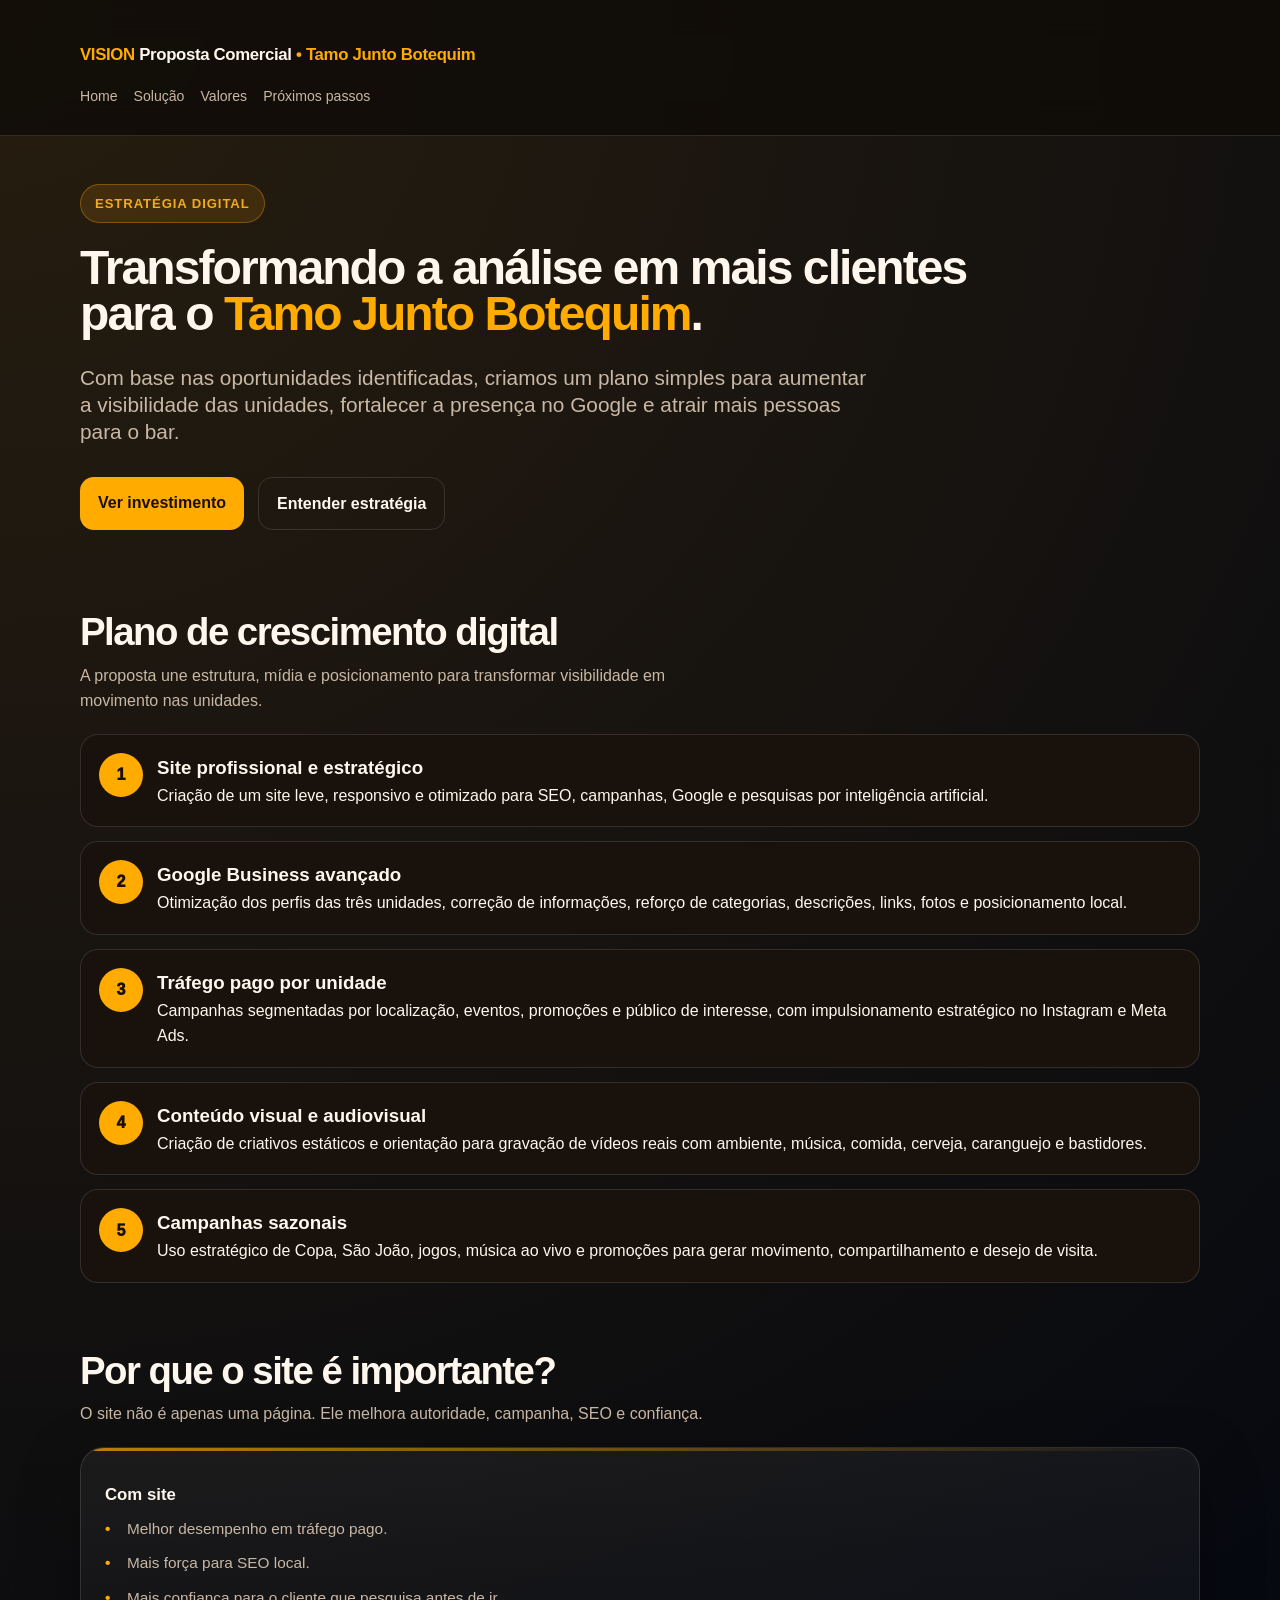
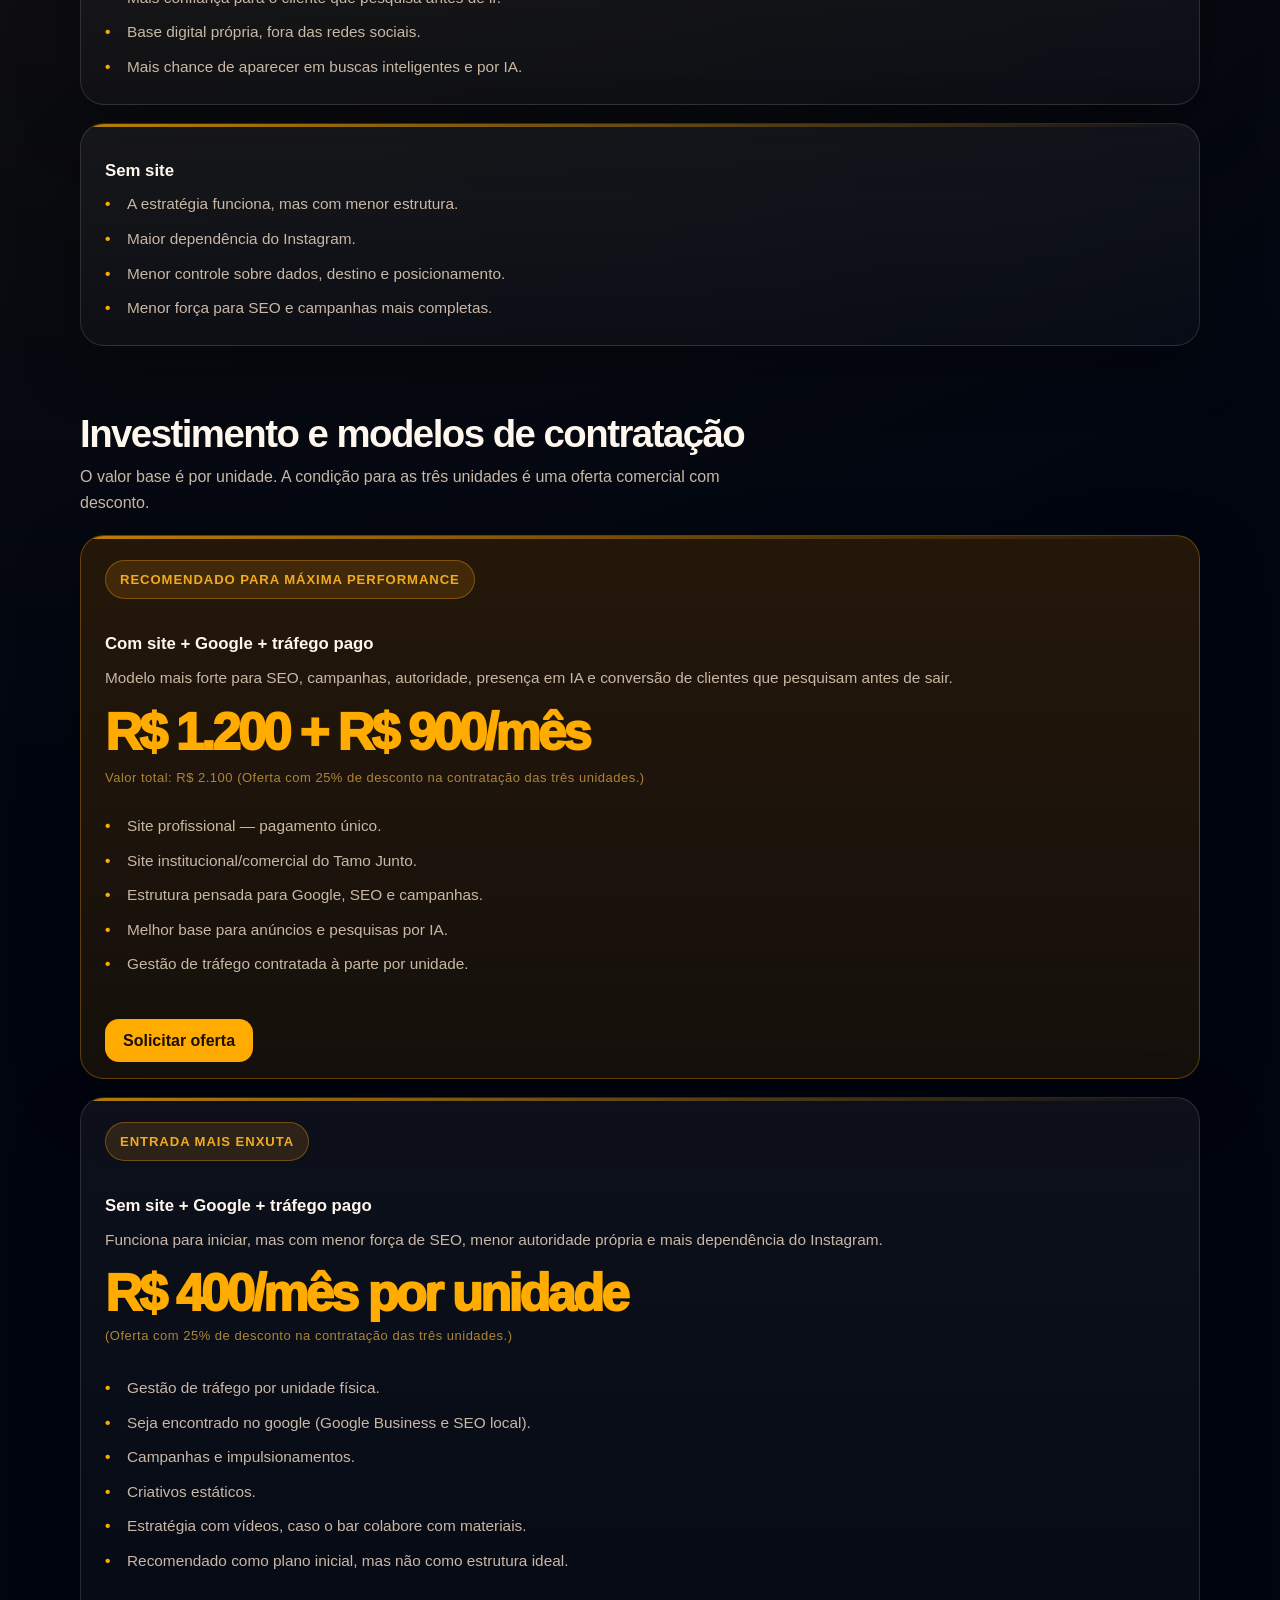
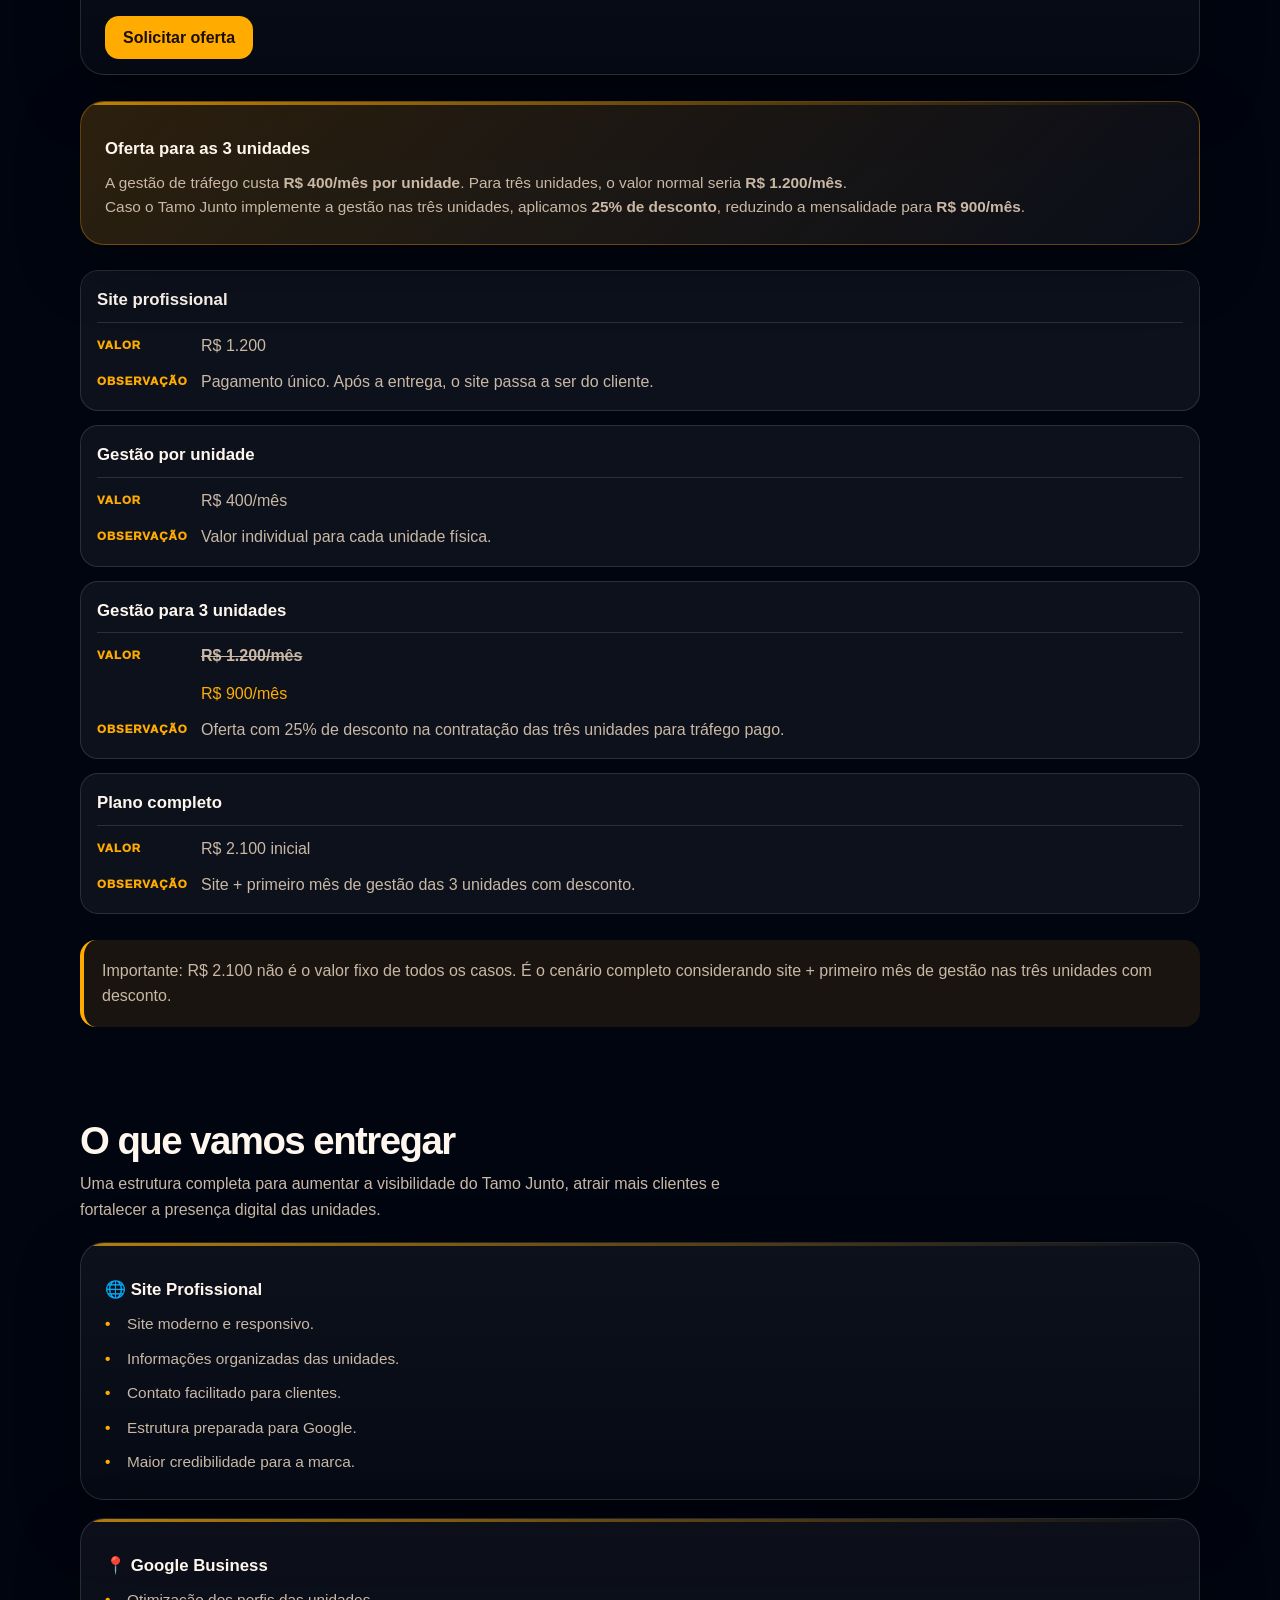
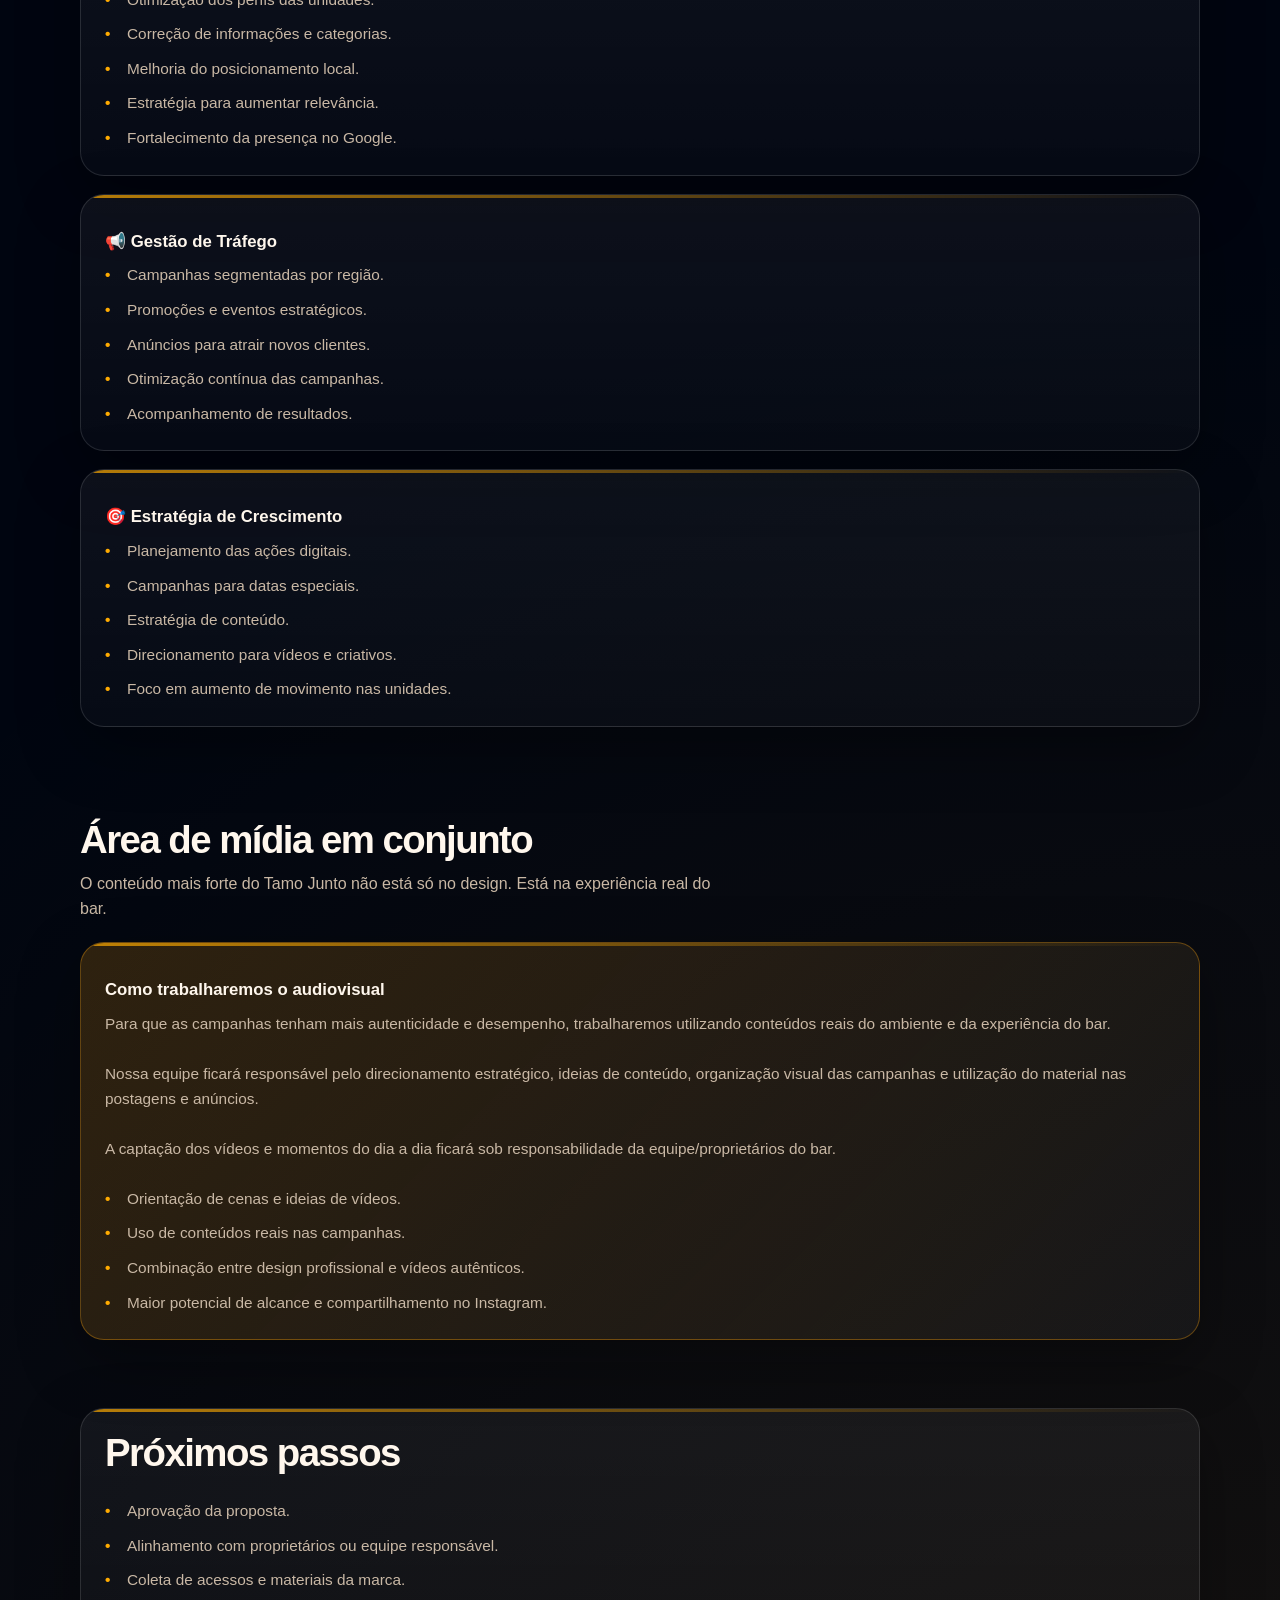
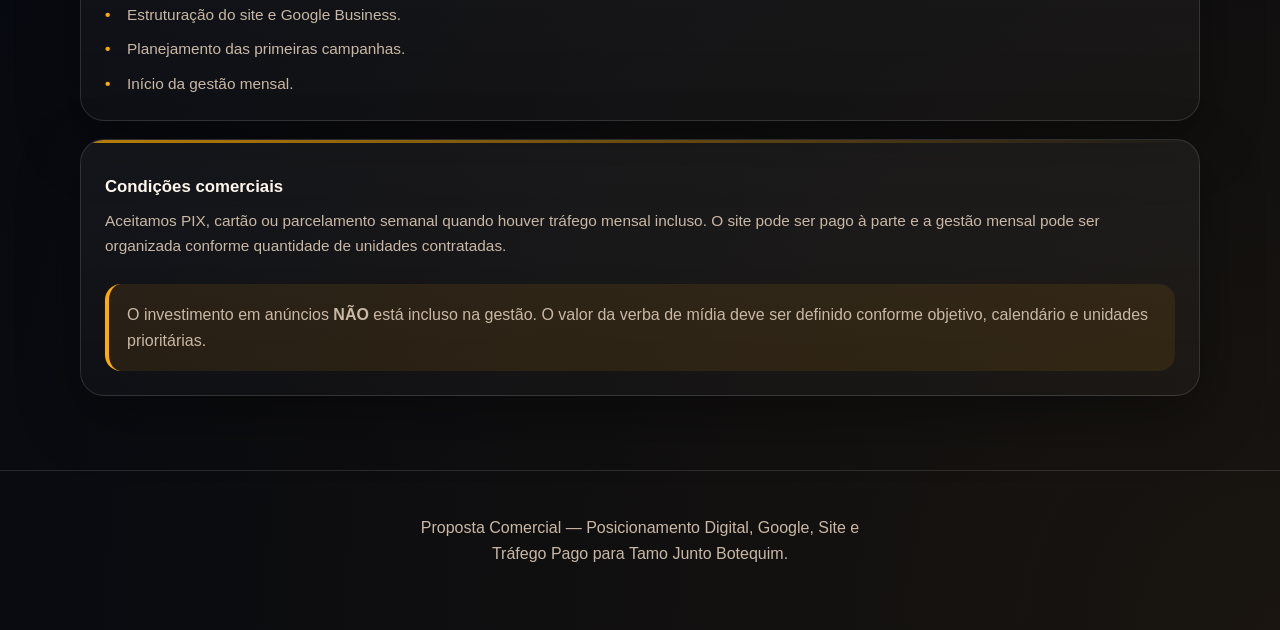
==== commit f54bd92c: "Add deliverables section to tamo_junto_botequim.html Added a new section detailing deliverables incl" ====
--- a/tamo_junto_botequim.html
+++ b/tamo_junto_botequim.html
@@ -713,7 +713,67 @@
         Importante: R$ 2.100 não é o valor fixo de todos os casos. É o cenário completo considerando site + primeiro mês de gestão nas três unidades com desconto.
       </div>
     </section>
-
+    <br>
+    <section id="entregas" class="wrap reveal">
+      <div class="section-title">
+        <div>
+          <h2>O que vamos entregar</h2>
+          <p class="subtitle">
+            Uma estrutura completa para aumentar a visibilidade do Tamo Junto,
+            atrair mais clientes e fortalecer a presença digital das unidades.
+          </p>
+        </div>
+      </div>
+
+      <div class="grid grid-2">
+
+        <div class="card">
+          <h3>🌐 Site Profissional</h3>
+          <ul>
+            <li>Site moderno e responsivo.</li>
+            <li>Informações organizadas das unidades.</li>
+            <li>Contato facilitado para clientes.</li>
+            <li>Estrutura preparada para Google.</li>
+            <li>Maior credibilidade para a marca.</li>
+          </ul>
+        </div>
+
+        <div class="card">
+          <h3>📍 Google Business</h3>
+          <ul>
+            <li>Otimização dos perfis das unidades.</li>
+            <li>Correção de informações e categorias.</li>
+            <li>Melhoria do posicionamento local.</li>
+            <li>Estratégia para aumentar relevância.</li>
+            <li>Fortalecimento da presença no Google.</li>
+          </ul>
+        </div>
+
+        <div class="card">
+          <h3>📢 Gestão de Tráfego</h3>
+          <ul>
+            <li>Campanhas segmentadas por região.</li>
+            <li>Promoções e eventos estratégicos.</li>
+            <li>Anúncios para atrair novos clientes.</li>
+            <li>Otimização contínua das campanhas.</li>
+            <li>Acompanhamento de resultados.</li>
+          </ul>
+        </div>
+
+        <div class="card">
+          <h3>🎯 Estratégia de Crescimento</h3>
+          <ul>
+            <li>Planejamento das ações digitais.</li>
+            <li>Campanhas para datas especiais.</li>
+            <li>Estratégia de conteúdo.</li>
+            <li>Direcionamento para vídeos e criativos.</li>
+            <li>Foco em aumento de movimento nas unidades.</li>
+          </ul>
+        </div>
+
+      </div>
+    </section>
+    <br>
     <section class="wrap reveal">
       <div class="section-title">
         <div>
